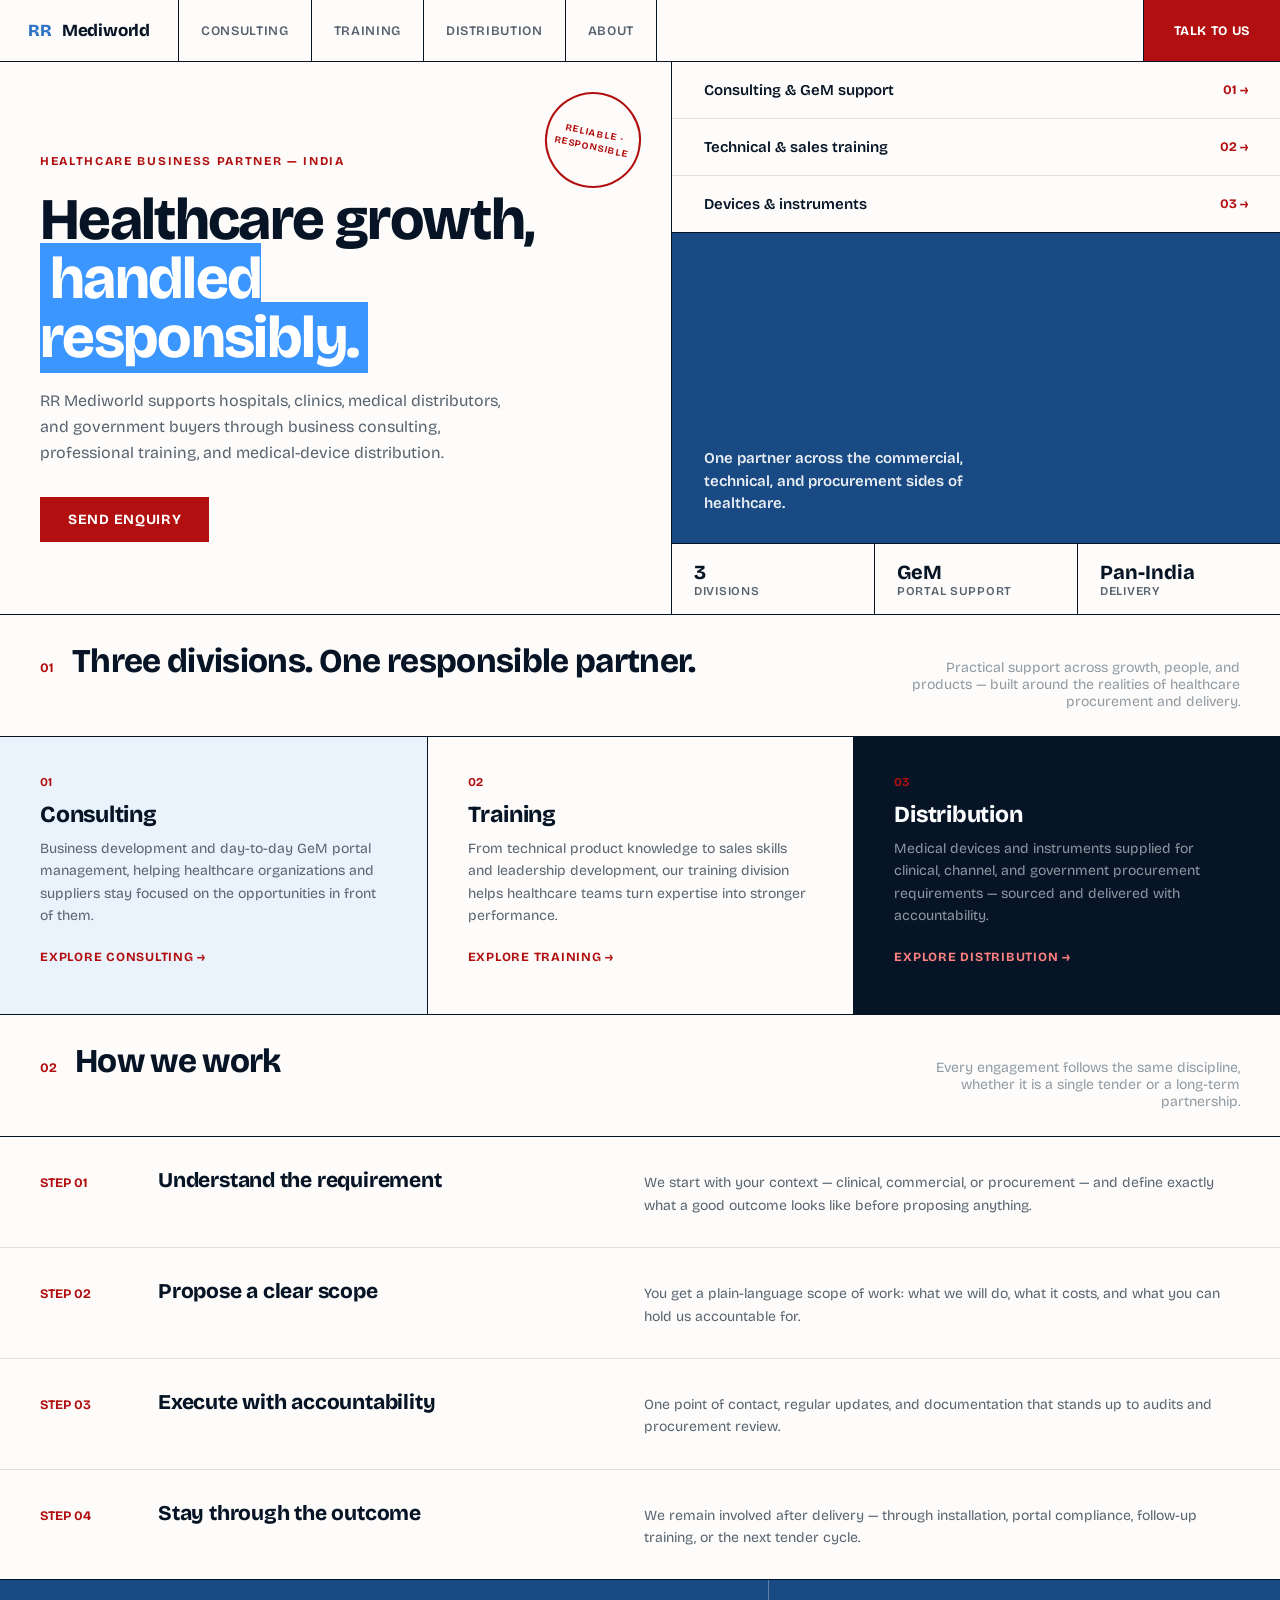
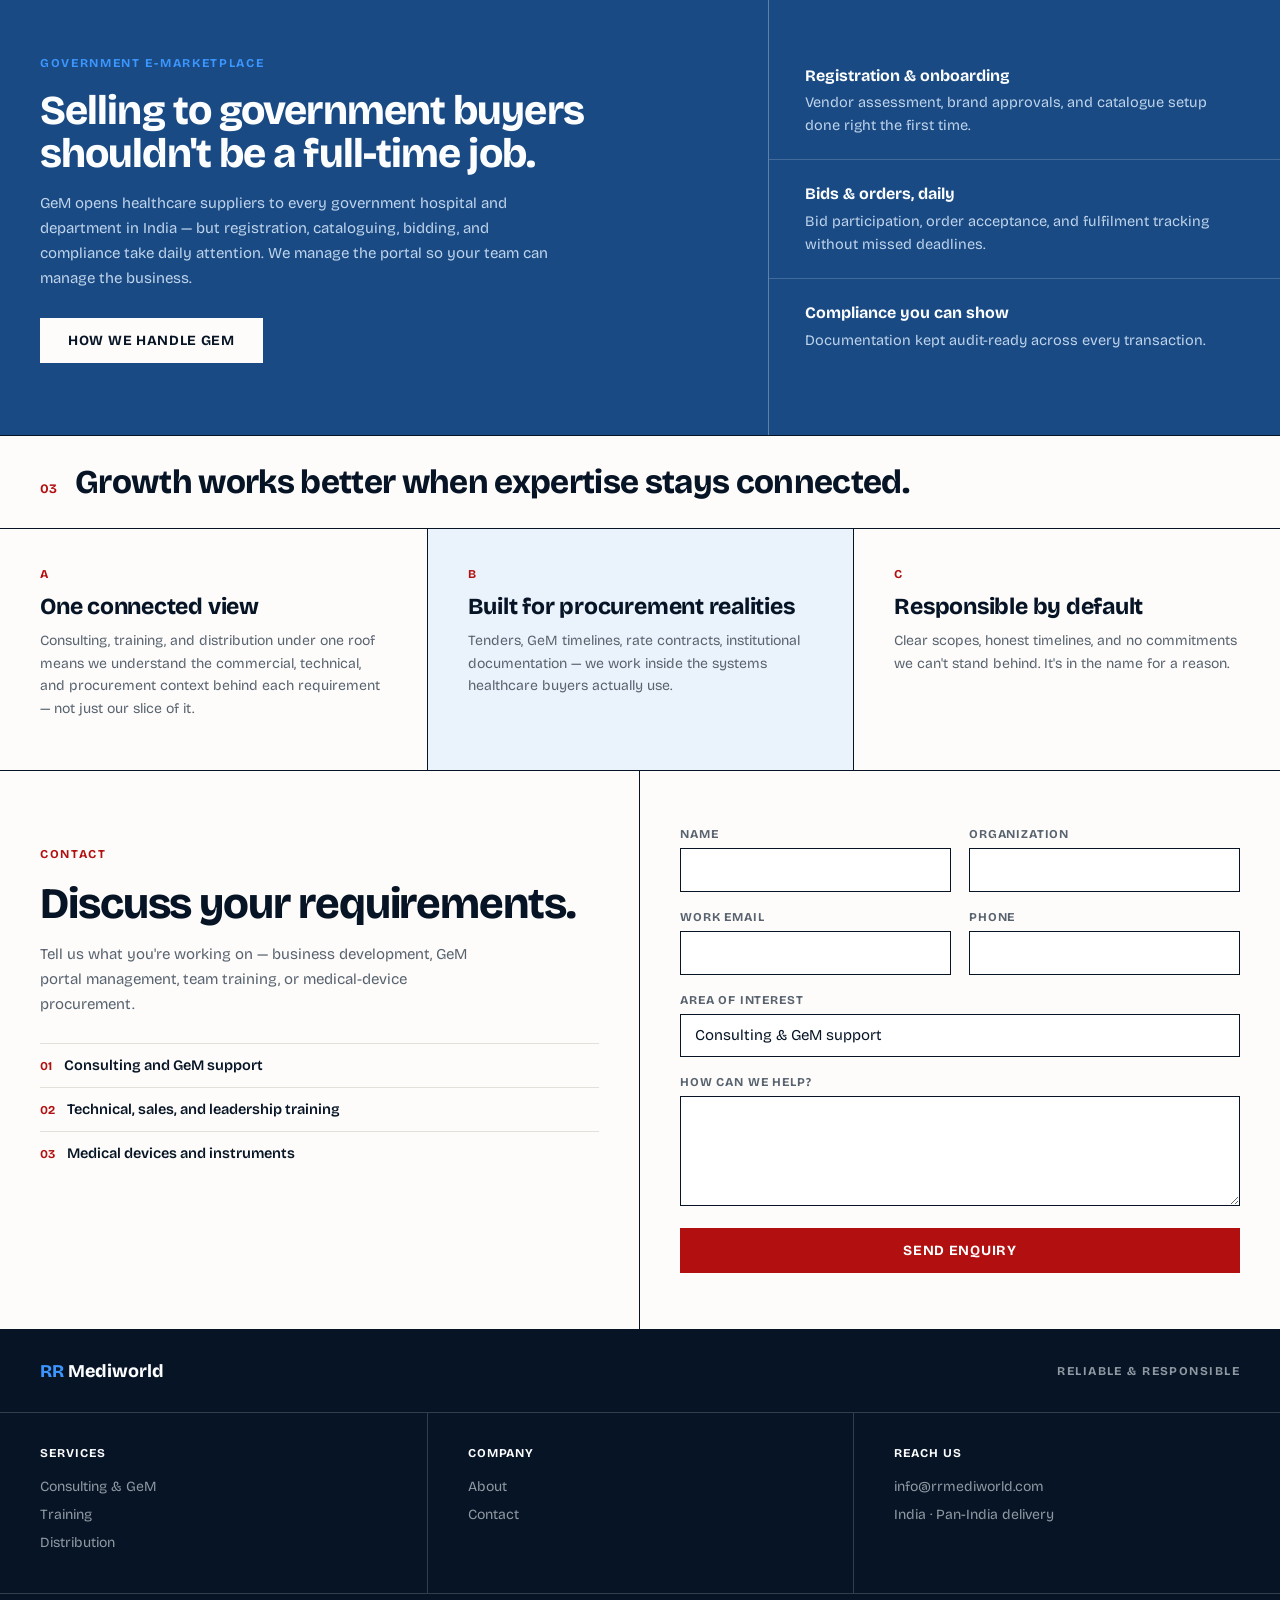
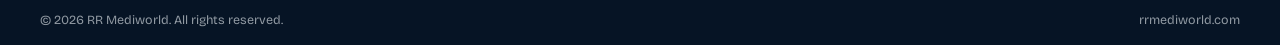
==== index.html @ 5e5f7bd2 "RR Mediworld site — ink/registry/color-field design system Co-Authored-By: Claude Fable 5 <noreply@a" ====
<!DOCTYPE html>
<html lang="en">
<head>
<meta charset="UTF-8">
<meta name="viewport" content="width=device-width, initial-scale=1.0">
<title>RR Mediworld — Healthcare consulting, training &amp; medical-device distribution</title>
<meta name="description" content="RR Mediworld supports hospitals, clinics, medical distributors, and government buyers through business consulting, GeM portal management, professional training, and medical-device distribution.">
<link rel="preconnect" href="https://fonts.googleapis.com">
<link rel="preconnect" href="https://fonts.gstatic.com" crossorigin>
<link href="https://fonts.googleapis.com/css2?family=Bricolage+Grotesque:opsz,wght@12..96,200..800&display=swap" rel="stylesheet">
<link rel="stylesheet" href="style.css">
</head>
<body>
<div class="shell">

<nav class="nav">
  <a class="logo" href="index.html"><span class="rr">RR</span> Mediworld</a>
  <span class="links">
    <a href="consulting.html">Consulting</a>
    <a href="training.html">Training</a>
    <a href="distribution.html">Distribution</a>
    <a href="about.html">About</a>
  </span>
  <a class="cta" href="contact.html">Talk to us</a>
</nav>

<main>

<!-- HERO -->
<section class="hero">
  <div class="hero-l">
    <div class="stamp">Reliable ·<br>Responsible</div>
    <span class="kicker">Healthcare Business Partner — India</span>
    <h1>Healthcare growth, <mark>handled responsibly.</mark></h1>
    <p>RR Mediworld supports hospitals, clinics, medical distributors, and government buyers through business consulting, professional training, and medical-device distribution.</p>
    <a class="btn" href="contact.html">Send enquiry</a>
  </div>
  <div class="hero-r">
    <div class="hero-list">
      <a href="consulting.html"><span>Consulting &amp; GeM support</span><span>01 →</span></a>
      <a href="training.html"><span>Technical &amp; sales training</span><span>02 →</span></a>
      <a href="distribution.html"><span>Devices &amp; instruments</span><span>03 →</span></a>
    </div>
    <div class="hero-field"><span>One partner across the commercial, technical, and procurement sides of healthcare.</span></div>
    <div class="meta">
      <div><strong>3</strong>Divisions</div>
      <div><strong>GeM</strong>Portal support</div>
      <div><strong>Pan-India</strong>Delivery</div>
    </div>
  </div>
</section>

<!-- DIVISIONS -->
<div class="sec-head">
  <span class="n">01</span>
  <h2>Three divisions. One responsible partner.</h2>
  <p>Practical support across growth, people, and products — built around the realities of healthcare procurement and delivery.</p>
</div>
<section class="cols">
  <a class="col tint" href="consulting.html">
    <span class="n">01</span>
    <h3>Consulting</h3>
    <p>Business development and day-to-day GeM portal management, helping healthcare organizations and suppliers stay focused on the opportunities in front of them.</p>
    <span class="more">Explore consulting →</span>
  </a>
  <a class="col" href="training.html">
    <span class="n">02</span>
    <h3>Training</h3>
    <p>From technical product knowledge to sales skills and leadership development, our training division helps healthcare teams turn expertise into stronger performance.</p>
    <span class="more">Explore training →</span>
  </a>
  <a class="col dark" href="distribution.html">
    <span class="n">03</span>
    <h3>Distribution</h3>
    <p>Medical devices and instruments supplied for clinical, channel, and government procurement requirements — sourced and delivered with accountability.</p>
    <span class="more">Explore distribution →</span>
  </a>
</section>

<!-- HOW WE WORK -->
<div class="sec-head">
  <span class="n">02</span>
  <h2>How we work</h2>
  <p>Every engagement follows the same discipline, whether it is a single tender or a long-term partnership.</p>
</div>
<section class="rows">
  <div class="row">
    <span class="idx">STEP 01</span>
    <h3>Understand the requirement</h3>
    <p>We start with your context — clinical, commercial, or procurement — and define exactly what a good outcome looks like before proposing anything.</p>
  </div>
  <div class="row">
    <span class="idx">STEP 02</span>
    <h3>Propose a clear scope</h3>
    <p>You get a plain-language scope of work: what we will do, what it costs, and what you can hold us accountable for.</p>
  </div>
  <div class="row">
    <span class="idx">STEP 03</span>
    <h3>Execute with accountability</h3>
    <p>One point of contact, regular updates, and documentation that stands up to audits and procurement review.</p>
  </div>
  <div class="row">
    <span class="idx">STEP 04</span>
    <h3>Stay through the outcome</h3>
    <p>We remain involved after delivery — through installation, portal compliance, follow-up training, or the next tender cycle.</p>
  </div>
</section>

<!-- GeM BAND -->
<section class="band">
  <div class="band-l">
    <span class="kicker">Government e-Marketplace</span>
    <h2>Selling to government buyers shouldn't be a full-time job.</h2>
    <p>GeM opens healthcare suppliers to every government hospital and department in India — but registration, cataloguing, bidding, and compliance take daily attention. We manage the portal so your team can manage the business.</p>
    <a class="btn light" href="consulting.html">How we handle GeM</a>
  </div>
  <div class="band-r">
    <div class="item"><strong>Registration &amp; onboarding</strong>Vendor assessment, brand approvals, and catalogue setup done right the first time.</div>
    <div class="item"><strong>Bids &amp; orders, daily</strong>Bid participation, order acceptance, and fulfilment tracking without missed deadlines.</div>
    <div class="item"><strong>Compliance you can show</strong>Documentation kept audit-ready across every transaction.</div>
  </div>
</section>

<!-- WHY -->
<div class="sec-head">
  <span class="n">03</span>
  <h2>Growth works better when expertise stays connected.</h2>
</div>
<section class="cols" style="border-bottom:var(--rule)">
  <div class="col">
    <span class="n">A</span>
    <h3>One connected view</h3>
    <p>Consulting, training, and distribution under one roof means we understand the commercial, technical, and procurement context behind each requirement — not just our slice of it.</p>
  </div>
  <div class="col tint">
    <span class="n">B</span>
    <h3>Built for procurement realities</h3>
    <p>Tenders, GeM timelines, rate contracts, institutional documentation — we work inside the systems healthcare buyers actually use.</p>
  </div>
  <div class="col">
    <span class="n">C</span>
    <h3>Responsible by default</h3>
    <p>Clear scopes, honest timelines, and no commitments we can't stand behind. It's in the name for a reason.</p>
  </div>
</section>

<!-- CONTACT -->
<section class="contact" id="contact">
  <div class="contact-l">
    <span class="kicker">Contact</span>
    <h2>Discuss your requirements.</h2>
    <p>Tell us what you're working on — business development, GeM portal management, team training, or medical-device procurement.</p>
    <ul>
      <li><span class="idx">01</span>Consulting and GeM support</li>
      <li><span class="idx">02</span>Technical, sales, and leadership training</li>
      <li><span class="idx">03</span>Medical devices and instruments</li>
    </ul>
  </div>
  <div class="contact-r">
    <form action="https://formsubmit.co/info@rrmediworld.com" method="POST">
      <input type="hidden" name="_subject" value="New enquiry — rrmediworld.com">
      <input type="hidden" name="_captcha" value="false">
      <div class="field-2">
        <div class="field"><label for="name">Name</label><input id="name" name="name" type="text" required></div>
        <div class="field"><label for="org">Organization</label><input id="org" name="organization" type="text"></div>
      </div>
      <div class="field-2">
        <div class="field"><label for="email">Work email</label><input id="email" name="email" type="email" required></div>
        <div class="field"><label for="phone">Phone</label><input id="phone" name="phone" type="tel"></div>
      </div>
      <div class="field">
        <label for="interest">Area of interest</label>
        <select id="interest" name="area_of_interest">
          <option>Consulting &amp; GeM support</option>
          <option>Training</option>
          <option>Medical-device distribution</option>
          <option>Not sure yet</option>
        </select>
      </div>
      <div class="field"><label for="msg">How can we help?</label><textarea id="msg" name="message"></textarea></div>
      <button class="btn" type="submit">Send enquiry</button>
    </form>
  </div>
</section>

</main>

<footer>
  <div class="foot-top">
    <span class="logo"><span class="rr">RR</span> Mediworld</span>
    <span class="tag">Reliable &amp; Responsible</span>
  </div>
  <div class="foot-grid">
    <div class="foot-col">
      <h4>Services</h4>
      <a href="consulting.html">Consulting &amp; GeM</a>
      <a href="training.html">Training</a>
      <a href="distribution.html">Distribution</a>
    </div>
    <div class="foot-col">
      <h4>Company</h4>
      <a href="about.html">About</a>
      <a href="contact.html">Contact</a>
    </div>
    <div class="foot-col">
      <h4>Reach us</h4>
      <a href="mailto:info@rrmediworld.com">info@rrmediworld.com</a>
      <span>India · Pan-India delivery</span>
    </div>
  </div>
  <div class="foot-bottom">
    <span>© 2026 RR Mediworld. All rights reserved.</span>
    <span>rrmediworld.com</span>
  </div>
</footer>

</div>
</body>
</html>
---- style.css ----
/* RR Mediworld — design system
   Ink hairlines · Registry warmth & red · Color fields
   Type: Bricolage Grotesque */

:root{
  --blue-bright:#3C96FF;
  --blue-mid:#2E73C4;
  --blue-deep:#194A83;
  --red:#B21010;
  --red-soft:#FF8080;
  --ink:#061425;
  --gray:#58636F;
  --gray-lt:#9099A2;
  --paper:#FDFCFA;
  --paper-cool:#FCFDFE;
  --tint:#EAF2FB;
  --rule:1.5px solid var(--ink);
}

*{margin:0;padding:0;box-sizing:border-box}
html{scroll-behavior:smooth}
body{
  font-family:'Bricolage Grotesque',sans-serif;
  background:var(--paper);
  color:var(--ink);
  -webkit-font-smoothing:antialiased;
}
::selection{background:var(--blue-bright);color:#fff}
a{text-decoration:none;color:inherit}
img{max-width:100%;display:block}

.shell{max-width:1280px;margin:0 auto;border-left:var(--rule);border-right:var(--rule);background:var(--paper);min-height:100vh;display:flex;flex-direction:column}
@media(max-width:1280px){.shell{border-left:0;border-right:0}}
main{flex:1}

/* ---------- nav (segmented) ---------- */
.nav{display:flex;align-items:stretch;border-bottom:var(--rule);height:62px;position:sticky;top:0;background:var(--paper);z-index:50}
.nav .logo{display:flex;align-items:center;gap:10px;font-weight:750;font-size:17px;padding:0 28px;border-right:var(--rule);letter-spacing:-0.01em}
.nav .logo .rr{color:var(--blue-mid);font-weight:800}
.nav .links{display:flex}
.nav .links a{display:flex;align-items:center;padding:0 22px;border-right:var(--rule);font-size:13px;font-weight:600;text-transform:uppercase;letter-spacing:.05em;color:var(--gray);transition:color .15s,background .15s}
.nav .links a:hover{color:var(--ink);background:var(--tint)}
.nav .links a.on{color:var(--ink);box-shadow:inset 0 -3px 0 var(--red)}
.nav .cta{margin-left:auto;display:flex;align-items:center;padding:0 30px;background:var(--red);color:#fff;font-size:13px;font-weight:700;text-transform:uppercase;letter-spacing:.05em;border-left:var(--rule);transition:background .15s}
.nav .cta:hover{background:#8E0D0D}
@media(max-width:900px){
  .nav{height:auto;flex-wrap:wrap}
  .nav .logo{width:100%;border-right:0;border-bottom:var(--rule);padding:16px 20px}
  .nav .links{width:100%;overflow-x:auto;border-bottom:var(--rule)}
  .nav .links a{padding:12px 16px;white-space:nowrap}
  .nav .cta{width:100%;justify-content:center;border-left:0;padding:14px 0}
}

/* ---------- type & shared bits ---------- */
.kicker{font-size:12px;font-weight:700;letter-spacing:.14em;text-transform:uppercase;color:var(--red)}
.kicker.blue{color:var(--blue-mid)}
mark{background:var(--blue-bright);color:#fff;padding:0 10px}
.btn{display:inline-block;background:var(--red);color:#fff;padding:14px 28px;font-weight:700;font-size:14px;text-transform:uppercase;letter-spacing:.05em;transition:background .15s}
.btn:hover{background:#8E0D0D}
.btn.navy{background:var(--blue-deep)}
.btn.navy:hover{background:#123A69}
.btn.ghost{background:transparent;color:var(--ink);border:var(--rule)}
.btn.ghost:hover{background:var(--tint)}
.btn.light{background:var(--paper);color:var(--ink)}
.btn.light:hover{background:#fff}

/* ---------- hero (home) ---------- */
.hero{display:grid;grid-template-columns:1.05fr .95fr;border-bottom:var(--rule)}
.hero-l{padding:clamp(48px,7vw,88px) 40px clamp(44px,6vw,72px);border-right:var(--rule);position:relative}
.hero-l h1{font-size:clamp(38px,4.6vw,68px);font-weight:750;letter-spacing:-0.028em;line-height:1.0;margin:22px 0 20px;max-width:15ch}
.hero-l p{color:var(--gray);font-size:16px;line-height:1.65;max-width:46ch}
.hero-l .btn{margin-top:30px}
.stamp{position:absolute;top:30px;right:30px;width:96px;height:96px;border:2px solid var(--red);border-radius:50%;display:flex;align-items:center;justify-content:center;text-align:center;font-size:9.5px;font-weight:700;letter-spacing:.1em;text-transform:uppercase;color:var(--red);transform:rotate(12deg);line-height:1.5}
.hero-r{display:grid;grid-template-rows:auto 1fr auto}
.hero-list{border-bottom:var(--rule)}
.hero-list a{display:flex;justify-content:space-between;align-items:center;padding:19px 32px;font-size:15px;font-weight:600;transition:background .15s}
.hero-list a:hover{background:var(--tint)}
.hero-list a+a{border-top:1px solid #E3E0DA}
.hero-list a span:last-child{color:var(--red);font-size:13px;font-weight:700}
.hero-field{background:var(--blue-deep);color:var(--paper-cool);display:flex;align-items:flex-end;padding:28px 32px;min-height:170px;font-size:15px;font-weight:600;line-height:1.5}
.hero-field span{max-width:30ch;opacity:.92}
.meta{display:flex;border-top:var(--rule)}
.meta > div{flex:1;padding:16px 22px;font-size:12px;text-transform:uppercase;letter-spacing:.06em;font-weight:600;color:var(--gray)}
.meta > div+div{border-left:var(--rule)}
.meta strong{display:block;font-size:20px;color:var(--ink);letter-spacing:0;text-transform:none;font-weight:750}
@media(max-width:860px){
  .hero{grid-template-columns:1fr}
  .hero-l{border-right:0;border-bottom:var(--rule)}
  .stamp{display:none}
  .meta{flex-wrap:wrap}
  .meta > div{min-width:50%}
}

/* ---------- section heads ---------- */
.sec-head{display:flex;align-items:baseline;gap:18px;padding:26px 40px;border-bottom:var(--rule)}
.sec-head .n{font-size:13px;font-weight:700;color:var(--red)}
.sec-head h2{font-size:clamp(24px,2.6vw,34px);font-weight:750;letter-spacing:-0.02em}
.sec-head p{margin-left:auto;color:var(--gray-lt);font-size:14px;max-width:38ch;text-align:right}
@media(max-width:760px){.sec-head{flex-wrap:wrap}.sec-head p{margin-left:0;text-align:left}}

/* ---------- division columns (color fields) ---------- */
.cols{display:grid;grid-template-columns:repeat(3,1fr);border-bottom:var(--rule)}
.col{padding:38px 40px 50px;display:flex;flex-direction:column}
.col+.col{border-left:var(--rule)}
.col .n{font-size:12px;font-weight:700;color:var(--red)}
.col h3{font-size:23px;font-weight:750;margin:12px 0 10px;letter-spacing:-0.01em}
.col p{font-size:14px;color:var(--gray);line-height:1.6;flex:1}
.col .more{margin-top:22px;font-size:12.5px;font-weight:700;text-transform:uppercase;letter-spacing:.06em;color:var(--red)}
.col.tint{background:var(--tint)}
.col.dark{background:var(--ink);color:var(--paper-cool)}
.col.dark p{color:var(--gray-lt)}
.col.dark .more{color:var(--red-soft)}
@media(max-width:860px){.cols{grid-template-columns:1fr}.col+.col{border-left:0;border-top:var(--rule)}}

/* ---------- numbered rows ---------- */
.rows{border-bottom:var(--rule)}
.row{display:grid;grid-template-columns:90px 1fr 1.3fr;gap:28px;align-items:baseline;padding:30px 40px}
.row+.row{border-top:1px solid #E3E0DA}
.row .idx{font-size:13px;font-weight:700;color:var(--red)}
.row h3{font-size:21px;font-weight:750;letter-spacing:-0.01em}
.row p{font-size:14px;color:var(--gray);line-height:1.6}
@media(max-width:760px){.row{grid-template-columns:60px 1fr}.row p{grid-column:2}}

/* ---------- navy band ---------- */
.band{background:var(--blue-deep);color:var(--paper-cool);display:grid;grid-template-columns:1.2fr .8fr;border-bottom:var(--rule)}
.band-l{padding:clamp(44px,6vw,72px) 40px}
.band-l .kicker{color:var(--blue-bright)}
.band-l h2{font-size:clamp(28px,3.2vw,44px);font-weight:750;letter-spacing:-0.022em;line-height:1.05;margin:18px 0 16px;max-width:22ch}
.band-l p{font-size:15px;line-height:1.65;color:#BFD4EC;max-width:52ch}
.band-l .btn{margin-top:28px}
.band-r{border-left:1.5px solid rgba(252,253,254,.3);display:flex;flex-direction:column;justify-content:center}
.band-r .item{padding:22px 36px;font-size:14.5px;line-height:1.55;color:#BFD4EC}
.band-r .item+.item{border-top:1px solid rgba(252,253,254,.18)}
.band-r .item strong{display:block;color:var(--paper-cool);font-size:16px;margin-bottom:4px}
@media(max-width:860px){.band{grid-template-columns:1fr}.band-r{border-left:0;border-top:1.5px solid rgba(252,253,254,.3)}}

/* ---------- contact block ---------- */
.contact{display:grid;grid-template-columns:1fr 1fr;border-bottom:var(--rule)}
.contact-l{padding:clamp(44px,6vw,72px) 40px;border-right:var(--rule)}
.contact-l h2{font-size:clamp(30px,3.4vw,48px);font-weight:750;letter-spacing:-0.025em;line-height:1.02;margin:20px 0 16px}
.contact-l > p{color:var(--gray);font-size:15px;line-height:1.65;max-width:44ch}
.contact-l ul{list-style:none;margin-top:26px}
.contact-l li{padding:13px 0;border-top:1px solid #E3E0DA;font-size:14.5px;font-weight:600;display:flex;gap:12px;align-items:baseline}
.contact-l li .idx{color:var(--red);font-size:12px;font-weight:700}
.contact-r{padding:clamp(36px,5vw,56px) 40px}
.field{margin-bottom:18px}
.field label{display:block;font-size:12px;font-weight:700;text-transform:uppercase;letter-spacing:.07em;color:var(--gray);margin-bottom:7px}
.field input,.field select,.field textarea{width:100%;border:var(--rule);background:#fff;padding:12px 14px;font-family:inherit;font-size:15px;color:var(--ink);border-radius:0;appearance:none}
.field textarea{min-height:110px;resize:vertical}
.field input:focus,.field select:focus,.field textarea:focus{outline:2.5px solid var(--blue-bright);outline-offset:-1px}
.field-2{display:grid;grid-template-columns:1fr 1fr;gap:18px}
.contact-r .btn{width:100%;border:0;cursor:pointer;font-family:inherit}
@media(max-width:860px){.contact{grid-template-columns:1fr}.contact-l{border-right:0;border-bottom:var(--rule)}.field-2{grid-template-columns:1fr}}

/* ---------- inner page hero ---------- */
.page-hero{display:grid;grid-template-columns:1.1fr .9fr;border-bottom:var(--rule)}
.page-hero-l{padding:clamp(44px,6vw,76px) 40px;border-right:var(--rule)}
.page-hero-l h1{font-size:clamp(34px,4vw,58px);font-weight:750;letter-spacing:-0.026em;line-height:1.0;margin:20px 0 18px;max-width:16ch}
.page-hero-l p{color:var(--gray);font-size:15.5px;line-height:1.65;max-width:46ch}
.page-hero-l .btn{margin-top:28px}
.page-hero-r{background:var(--blue-deep);color:var(--paper-cool);padding:clamp(36px,5vw,56px) 38px;display:flex;flex-direction:column;justify-content:flex-end}
.page-hero-r.tint{background:var(--tint);color:var(--ink)}
.page-hero-r.dark{background:var(--ink)}
.page-hero-r .big{font-size:clamp(40px,5vw,68px);font-weight:250;line-height:1;opacity:.5}
.page-hero-r p{font-size:15px;line-height:1.6;margin-top:14px;max-width:36ch;opacity:.92}
@media(max-width:860px){.page-hero{grid-template-columns:1fr}.page-hero-l{border-right:0;border-bottom:var(--rule)}}

/* ---------- checklist grid (what we do) ---------- */
.grid-2{display:grid;grid-template-columns:1fr 1fr;border-bottom:var(--rule)}
.cell{padding:32px 40px 38px}
.cell:nth-child(2n){border-left:var(--rule)}
.cell:nth-child(n+3){border-top:var(--rule)}
.cell .n{font-size:12px;font-weight:700;color:var(--red)}
.cell h3{font-size:19px;font-weight:750;margin:10px 0 8px}
.cell p{font-size:14px;color:var(--gray);line-height:1.6}
@media(max-width:760px){.grid-2{grid-template-columns:1fr}.cell:nth-child(2n){border-left:0}.cell:nth-child(n+2){border-top:var(--rule)}}

/* ---------- footer ---------- */
footer{background:var(--ink);color:var(--paper-cool);margin-top:auto}
.foot-top{display:flex;align-items:center;justify-content:space-between;padding:30px 40px;border-bottom:1px solid rgba(252,253,254,.18);gap:20px;flex-wrap:wrap}
.foot-top .logo{font-weight:750;font-size:18px}
.foot-top .logo .rr{color:var(--blue-bright)}
.foot-top .tag{font-size:12px;font-weight:700;letter-spacing:.12em;text-transform:uppercase;color:var(--gray-lt)}
.foot-grid{display:grid;grid-template-columns:repeat(3,1fr);gap:0}
.foot-col{padding:28px 40px 36px;font-size:14px;line-height:2;color:var(--gray-lt)}
.foot-col+.foot-col{border-left:1px solid rgba(252,253,254,.18)}
.foot-col h4{font-size:12px;font-weight:700;text-transform:uppercase;letter-spacing:.08em;color:var(--paper-cool);margin-bottom:8px}
.foot-col a{display:block;transition:color .15s}
.foot-col a:hover{color:var(--paper-cool)}
.foot-bottom{padding:18px 40px;font-size:12.5px;color:var(--gray-lt);border-top:1px solid rgba(252,253,254,.18);display:flex;justify-content:space-between;gap:16px;flex-wrap:wrap}
@media(max-width:760px){.foot-grid{grid-template-columns:1fr}.foot-col+.foot-col{border-left:0;border-top:1px solid rgba(252,253,254,.18)}}
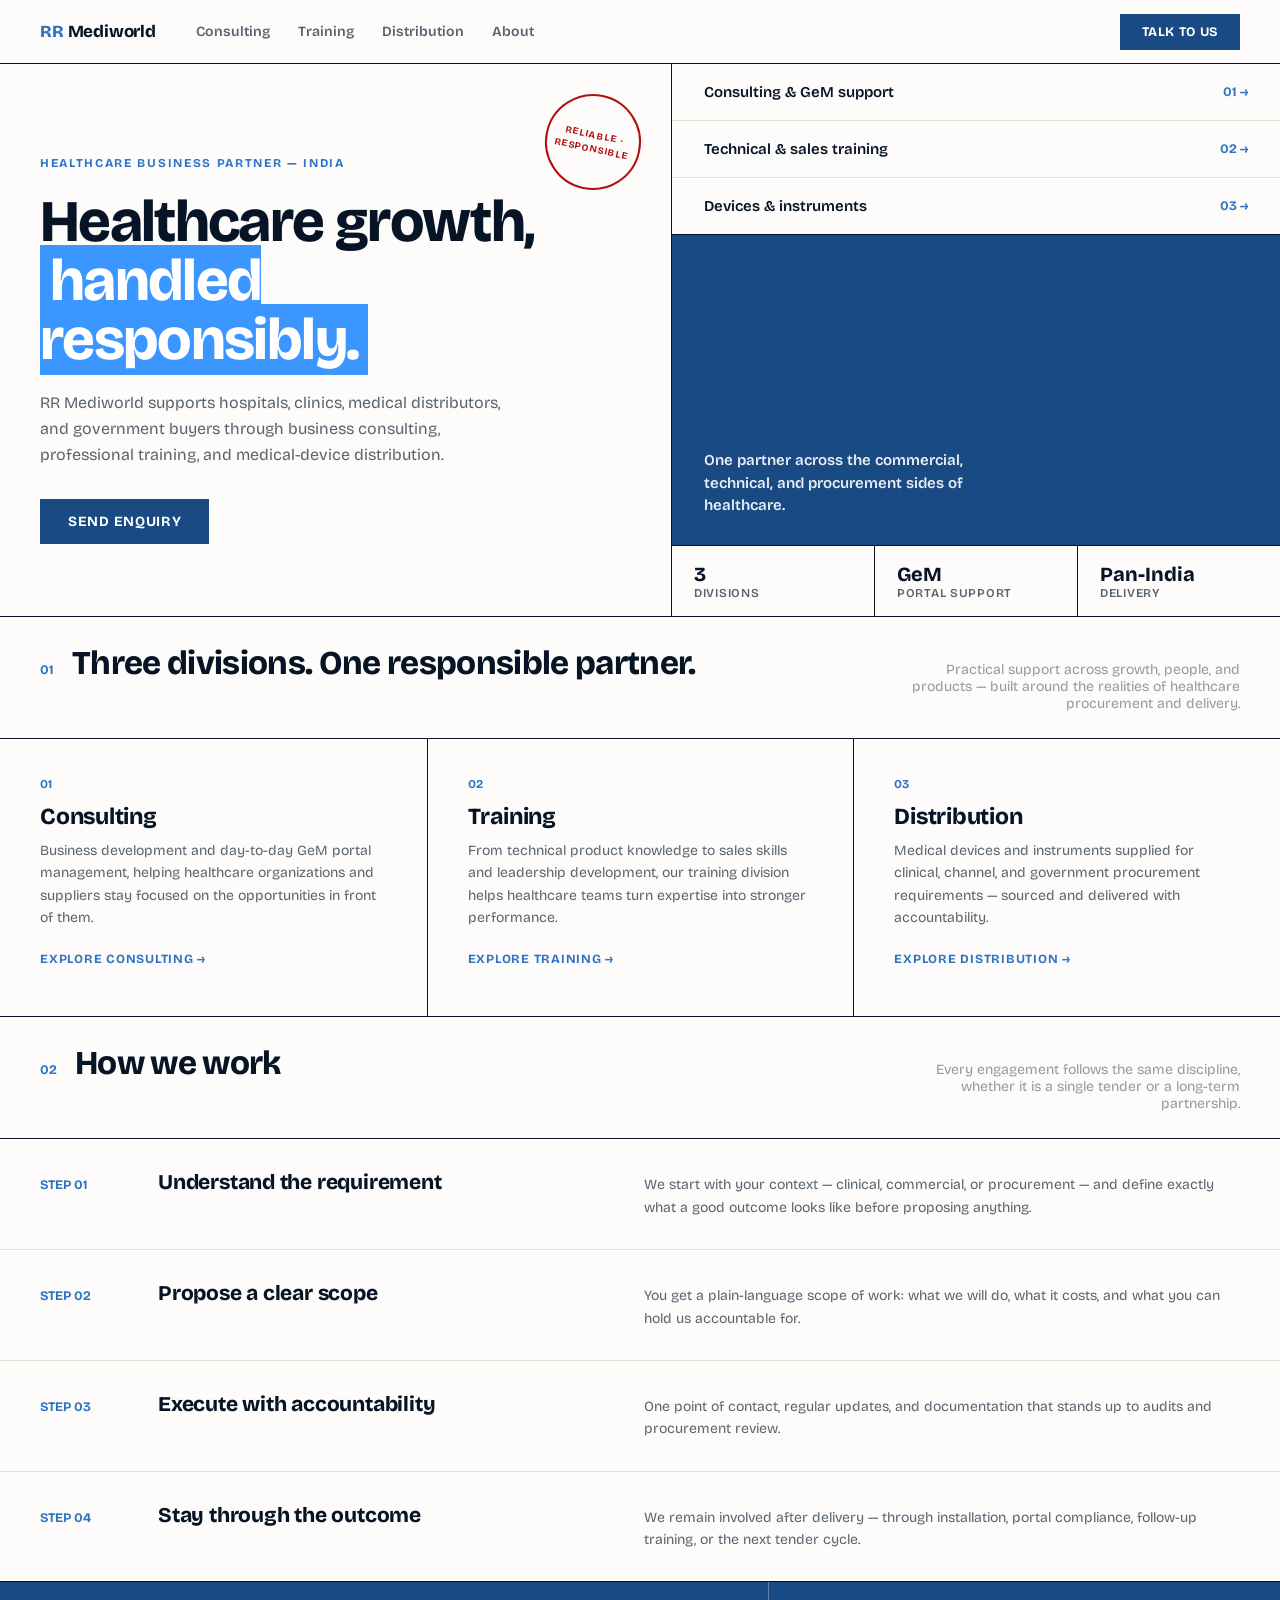
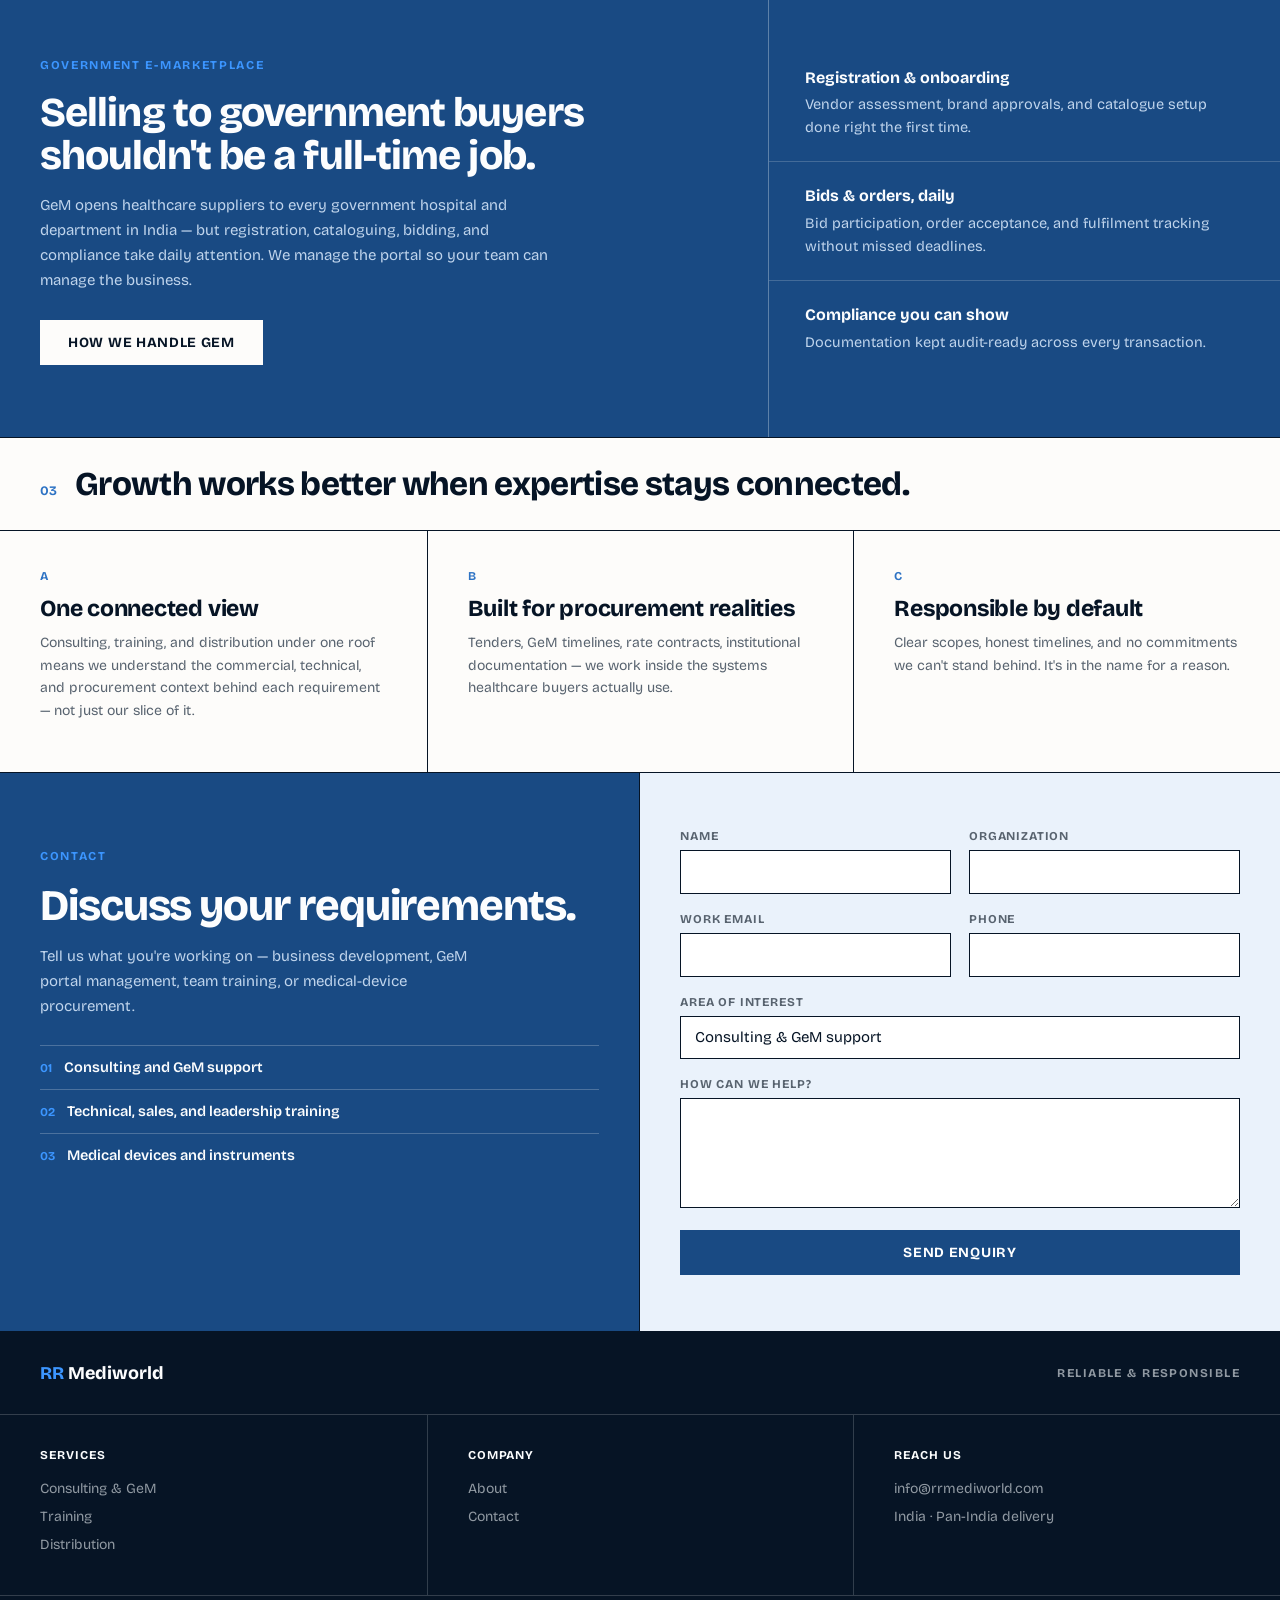
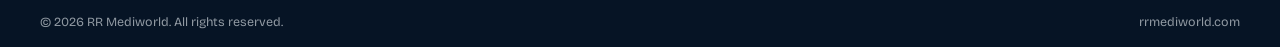
==== commit 9c3bd527: "Simplify nav, blues as primary, red only on stamp, uniform division columns, navy contact highlight " ====
--- a/index.html
+++ b/index.html
@@ -57,7 +57,7 @@
   <p>Practical support across growth, people, and products — built around the realities of healthcare procurement and delivery.</p>
 </div>
 <section class="cols">
-  <a class="col tint" href="consulting.html">
+  <a class="col" href="consulting.html">
     <span class="n">01</span>
     <h3>Consulting</h3>
     <p>Business development and day-to-day GeM portal management, helping healthcare organizations and suppliers stay focused on the opportunities in front of them.</p>
@@ -69,7 +69,7 @@
     <p>From technical product knowledge to sales skills and leadership development, our training division helps healthcare teams turn expertise into stronger performance.</p>
     <span class="more">Explore training →</span>
   </a>
-  <a class="col dark" href="distribution.html">
+  <a class="col" href="distribution.html">
     <span class="n">03</span>
     <h3>Distribution</h3>
     <p>Medical devices and instruments supplied for clinical, channel, and government procurement requirements — sourced and delivered with accountability.</p>
@@ -132,7 +132,7 @@
     <h3>One connected view</h3>
     <p>Consulting, training, and distribution under one roof means we understand the commercial, technical, and procurement context behind each requirement — not just our slice of it.</p>
   </div>
-  <div class="col tint">
+  <div class="col">
     <span class="n">B</span>
     <h3>Built for procurement realities</h3>
     <p>Tenders, GeM timelines, rate contracts, institutional documentation — we work inside the systems healthcare buyers actually use.</p>
--- a/style.css
+++ b/style.css
@@ -33,32 +33,29 @@
 @media(max-width:1280px){.shell{border-left:0;border-right:0}}
 main{flex:1}
 
-/* ---------- nav (segmented) ---------- */
-.nav{display:flex;align-items:stretch;border-bottom:var(--rule);height:62px;position:sticky;top:0;background:var(--paper);z-index:50}
-.nav .logo{display:flex;align-items:center;gap:10px;font-weight:750;font-size:17px;padding:0 28px;border-right:var(--rule);letter-spacing:-0.01em}
+/* ---------- nav (simple) ---------- */
+.nav{display:flex;align-items:center;gap:32px;border-bottom:var(--rule);height:64px;padding:0 40px;position:sticky;top:0;background:var(--paper);z-index:50}
+.nav .logo{font-weight:750;font-size:17px;letter-spacing:-0.01em}
 .nav .logo .rr{color:var(--blue-mid);font-weight:800}
-.nav .links{display:flex}
-.nav .links a{display:flex;align-items:center;padding:0 22px;border-right:var(--rule);font-size:13px;font-weight:600;text-transform:uppercase;letter-spacing:.05em;color:var(--gray);transition:color .15s,background .15s}
-.nav .links a:hover{color:var(--ink);background:var(--tint)}
-.nav .links a.on{color:var(--ink);box-shadow:inset 0 -3px 0 var(--red)}
-.nav .cta{margin-left:auto;display:flex;align-items:center;padding:0 30px;background:var(--red);color:#fff;font-size:13px;font-weight:700;text-transform:uppercase;letter-spacing:.05em;border-left:var(--rule);transition:background .15s}
-.nav .cta:hover{background:#8E0D0D}
-@media(max-width:900px){
-  .nav{height:auto;flex-wrap:wrap}
-  .nav .logo{width:100%;border-right:0;border-bottom:var(--rule);padding:16px 20px}
-  .nav .links{width:100%;overflow-x:auto;border-bottom:var(--rule)}
-  .nav .links a{padding:12px 16px;white-space:nowrap}
-  .nav .cta{width:100%;justify-content:center;border-left:0;padding:14px 0}
+.nav .links{display:flex;gap:28px;margin-left:8px}
+.nav .links a{font-size:14px;font-weight:600;color:var(--gray);transition:color .15s}
+.nav .links a:hover{color:var(--ink)}
+.nav .links a.on{color:var(--blue-mid)}
+.nav .cta{margin-left:auto;background:var(--blue-deep);color:#fff;font-size:13px;font-weight:700;text-transform:uppercase;letter-spacing:.05em;padding:10px 22px;transition:background .15s}
+.nav .cta:hover{background:#123A69}
+@media(max-width:760px){
+  .nav{height:auto;flex-wrap:wrap;gap:14px;padding:14px 20px}
+  .nav .links{width:100%;order:3;margin-left:0;overflow-x:auto}
+  .nav .links a{white-space:nowrap}
 }
 
 /* ---------- type & shared bits ---------- */
-.kicker{font-size:12px;font-weight:700;letter-spacing:.14em;text-transform:uppercase;color:var(--red)}
-.kicker.blue{color:var(--blue-mid)}
+.kicker{font-size:12px;font-weight:700;letter-spacing:.14em;text-transform:uppercase;color:var(--blue-mid)}
 mark{background:var(--blue-bright);color:#fff;padding:0 10px}
-.btn{display:inline-block;background:var(--red);color:#fff;padding:14px 28px;font-weight:700;font-size:14px;text-transform:uppercase;letter-spacing:.05em;transition:background .15s}
-.btn:hover{background:#8E0D0D}
-.btn.navy{background:var(--blue-deep)}
-.btn.navy:hover{background:#123A69}
+.btn{display:inline-block;background:var(--blue-deep);color:#fff;padding:14px 28px;font-weight:700;font-size:14px;text-transform:uppercase;letter-spacing:.05em;transition:background .15s;border:0;cursor:pointer;font-family:inherit}
+.btn:hover{background:#123A69}
+.btn.bright{background:var(--blue-bright)}
+.btn.bright:hover{background:var(--blue-mid)}
 .btn.ghost{background:transparent;color:var(--ink);border:var(--rule)}
 .btn.ghost:hover{background:var(--tint)}
 .btn.light{background:var(--paper);color:var(--ink)}
@@ -76,7 +73,7 @@
 .hero-list a{display:flex;justify-content:space-between;align-items:center;padding:19px 32px;font-size:15px;font-weight:600;transition:background .15s}
 .hero-list a:hover{background:var(--tint)}
 .hero-list a+a{border-top:1px solid #E3E0DA}
-.hero-list a span:last-child{color:var(--red);font-size:13px;font-weight:700}
+.hero-list a span:last-child{color:var(--blue-mid);font-size:13px;font-weight:700}
 .hero-field{background:var(--blue-deep);color:var(--paper-cool);display:flex;align-items:flex-end;padding:28px 32px;min-height:170px;font-size:15px;font-weight:600;line-height:1.5}
 .hero-field span{max-width:30ch;opacity:.92}
 .meta{display:flex;border-top:var(--rule)}
@@ -93,7 +90,7 @@
 
 /* ---------- section heads ---------- */
 .sec-head{display:flex;align-items:baseline;gap:18px;padding:26px 40px;border-bottom:var(--rule)}
-.sec-head .n{font-size:13px;font-weight:700;color:var(--red)}
+.sec-head .n{font-size:13px;font-weight:700;color:var(--blue-mid)}
 .sec-head h2{font-size:clamp(24px,2.6vw,34px);font-weight:750;letter-spacing:-0.02em}
 .sec-head p{margin-left:auto;color:var(--gray-lt);font-size:14px;max-width:38ch;text-align:right}
 @media(max-width:760px){.sec-head{flex-wrap:wrap}.sec-head p{margin-left:0;text-align:left}}
@@ -102,21 +99,21 @@
 .cols{display:grid;grid-template-columns:repeat(3,1fr);border-bottom:var(--rule)}
 .col{padding:38px 40px 50px;display:flex;flex-direction:column}
 .col+.col{border-left:var(--rule)}
-.col .n{font-size:12px;font-weight:700;color:var(--red)}
+.col .n{font-size:12px;font-weight:700;color:var(--blue-mid)}
 .col h3{font-size:23px;font-weight:750;margin:12px 0 10px;letter-spacing:-0.01em}
 .col p{font-size:14px;color:var(--gray);line-height:1.6;flex:1}
-.col .more{margin-top:22px;font-size:12.5px;font-weight:700;text-transform:uppercase;letter-spacing:.06em;color:var(--red)}
+.col .more{margin-top:22px;font-size:12.5px;font-weight:700;text-transform:uppercase;letter-spacing:.06em;color:var(--blue-mid)}
 .col.tint{background:var(--tint)}
 .col.dark{background:var(--ink);color:var(--paper-cool)}
 .col.dark p{color:var(--gray-lt)}
-.col.dark .more{color:var(--red-soft)}
+.col.dark .more{color:var(--blue-bright)}
 @media(max-width:860px){.cols{grid-template-columns:1fr}.col+.col{border-left:0;border-top:var(--rule)}}
 
 /* ---------- numbered rows ---------- */
 .rows{border-bottom:var(--rule)}
 .row{display:grid;grid-template-columns:90px 1fr 1.3fr;gap:28px;align-items:baseline;padding:30px 40px}
 .row+.row{border-top:1px solid #E3E0DA}
-.row .idx{font-size:13px;font-weight:700;color:var(--red)}
+.row .idx{font-size:13px;font-weight:700;color:var(--blue-mid)}
 .row h3{font-size:21px;font-weight:750;letter-spacing:-0.01em}
 .row p{font-size:14px;color:var(--gray);line-height:1.6}
 @media(max-width:760px){.row{grid-template-columns:60px 1fr}.row p{grid-column:2}}
@@ -134,15 +131,16 @@
 .band-r .item strong{display:block;color:var(--paper-cool);font-size:16px;margin-bottom:4px}
 @media(max-width:860px){.band{grid-template-columns:1fr}.band-r{border-left:0;border-top:1.5px solid rgba(252,253,254,.3)}}
 
-/* ---------- contact block ---------- */
+/* ---------- contact block (highlighted) ---------- */
 .contact{display:grid;grid-template-columns:1fr 1fr;border-bottom:var(--rule)}
-.contact-l{padding:clamp(44px,6vw,72px) 40px;border-right:var(--rule)}
+.contact-l{padding:clamp(44px,6vw,72px) 40px;border-right:var(--rule);background:var(--blue-deep);color:var(--paper-cool)}
+.contact-l .kicker{color:var(--blue-bright)}
 .contact-l h2{font-size:clamp(30px,3.4vw,48px);font-weight:750;letter-spacing:-0.025em;line-height:1.02;margin:20px 0 16px}
-.contact-l > p{color:var(--gray);font-size:15px;line-height:1.65;max-width:44ch}
+.contact-l > p{color:#BFD4EC;font-size:15px;line-height:1.65;max-width:44ch}
 .contact-l ul{list-style:none;margin-top:26px}
-.contact-l li{padding:13px 0;border-top:1px solid #E3E0DA;font-size:14.5px;font-weight:600;display:flex;gap:12px;align-items:baseline}
-.contact-l li .idx{color:var(--red);font-size:12px;font-weight:700}
-.contact-r{padding:clamp(36px,5vw,56px) 40px}
+.contact-l li{padding:13px 0;border-top:1px solid rgba(252,253,254,.22);font-size:14.5px;font-weight:600;display:flex;gap:12px;align-items:baseline}
+.contact-l li .idx{color:var(--blue-bright);font-size:12px;font-weight:700}
+.contact-r{padding:clamp(36px,5vw,56px) 40px;background:var(--tint)}
 .field{margin-bottom:18px}
 .field label{display:block;font-size:12px;font-weight:700;text-transform:uppercase;letter-spacing:.07em;color:var(--gray);margin-bottom:7px}
 .field input,.field select,.field textarea{width:100%;border:var(--rule);background:#fff;padding:12px 14px;font-family:inherit;font-size:15px;color:var(--ink);border-radius:0;appearance:none}
@@ -170,7 +168,7 @@
 .cell{padding:32px 40px 38px}
 .cell:nth-child(2n){border-left:var(--rule)}
 .cell:nth-child(n+3){border-top:var(--rule)}
-.cell .n{font-size:12px;font-weight:700;color:var(--red)}
+.cell .n{font-size:12px;font-weight:700;color:var(--blue-mid)}
 .cell h3{font-size:19px;font-weight:750;margin:10px 0 8px}
 .cell p{font-size:14px;color:var(--gray);line-height:1.6}
 @media(max-width:760px){.grid-2{grid-template-columns:1fr}.cell:nth-child(2n){border-left:0}.cell:nth-child(n+2){border-top:var(--rule)}}
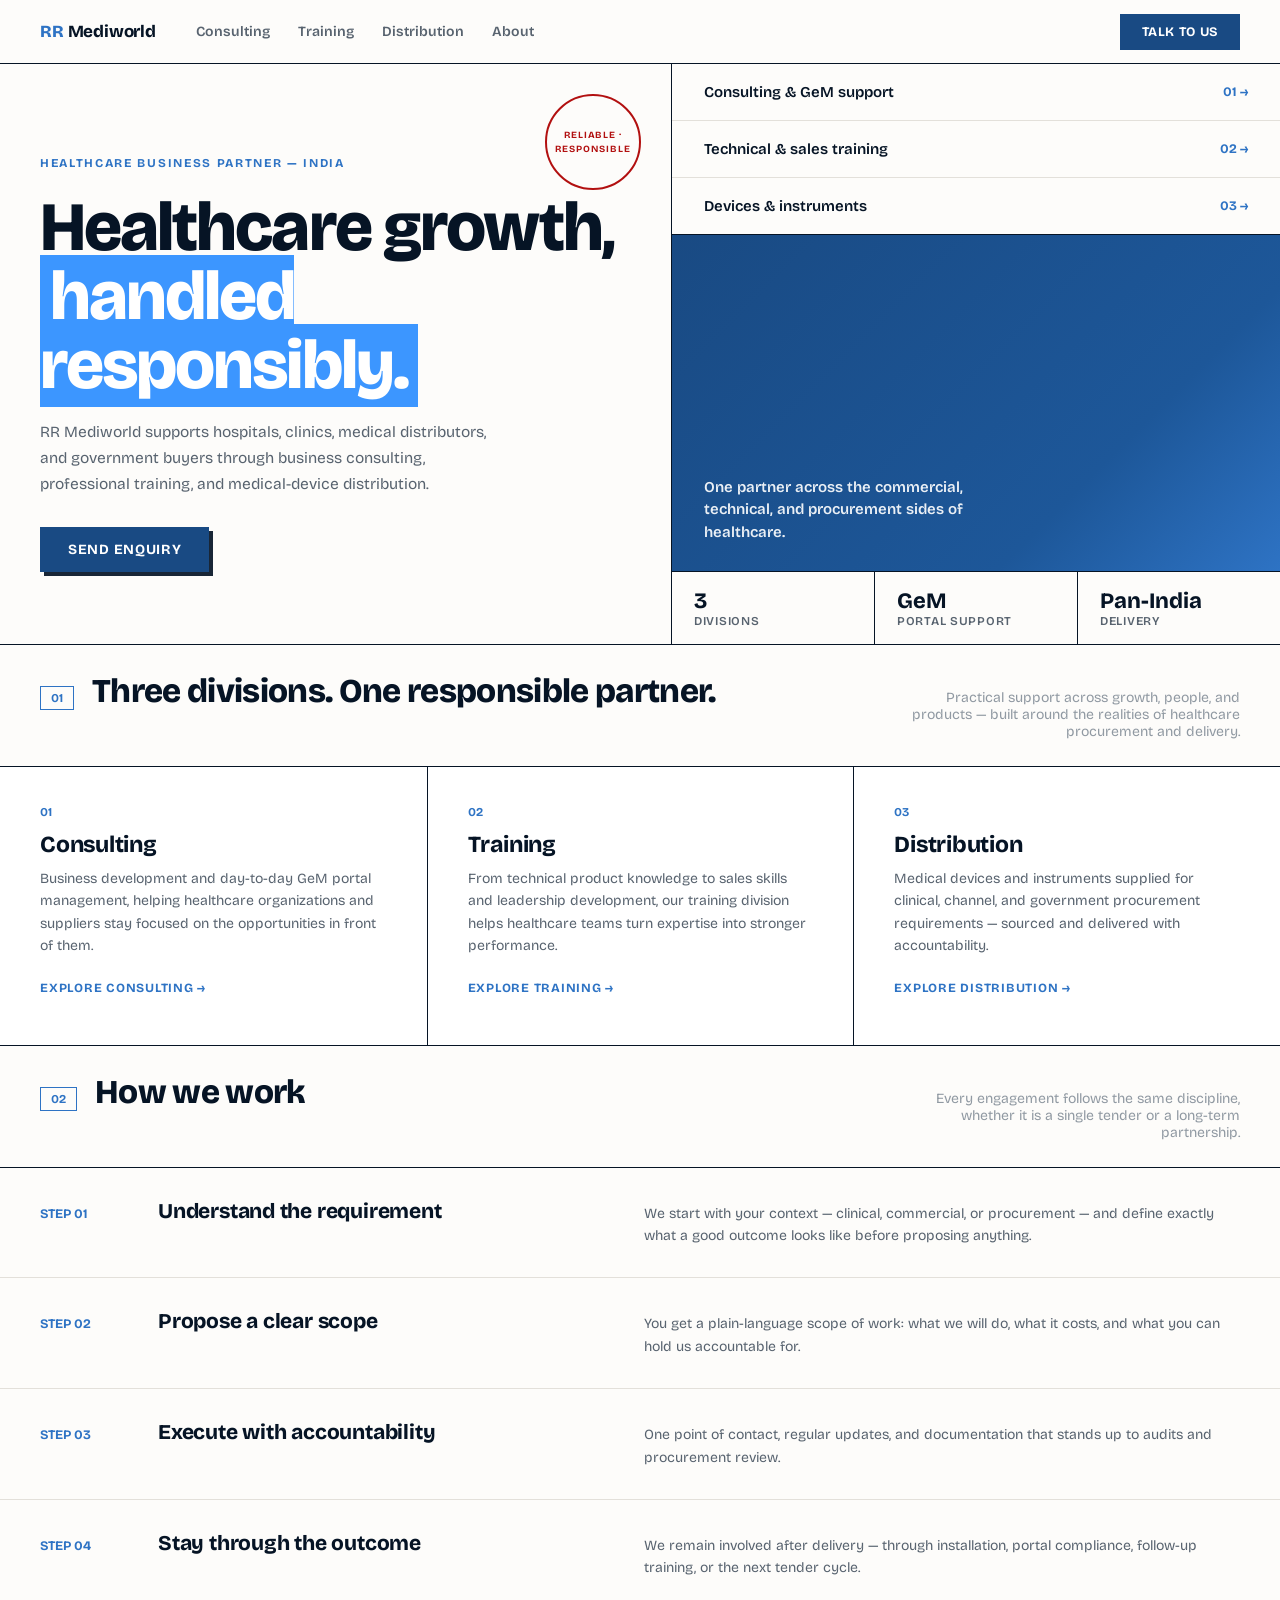
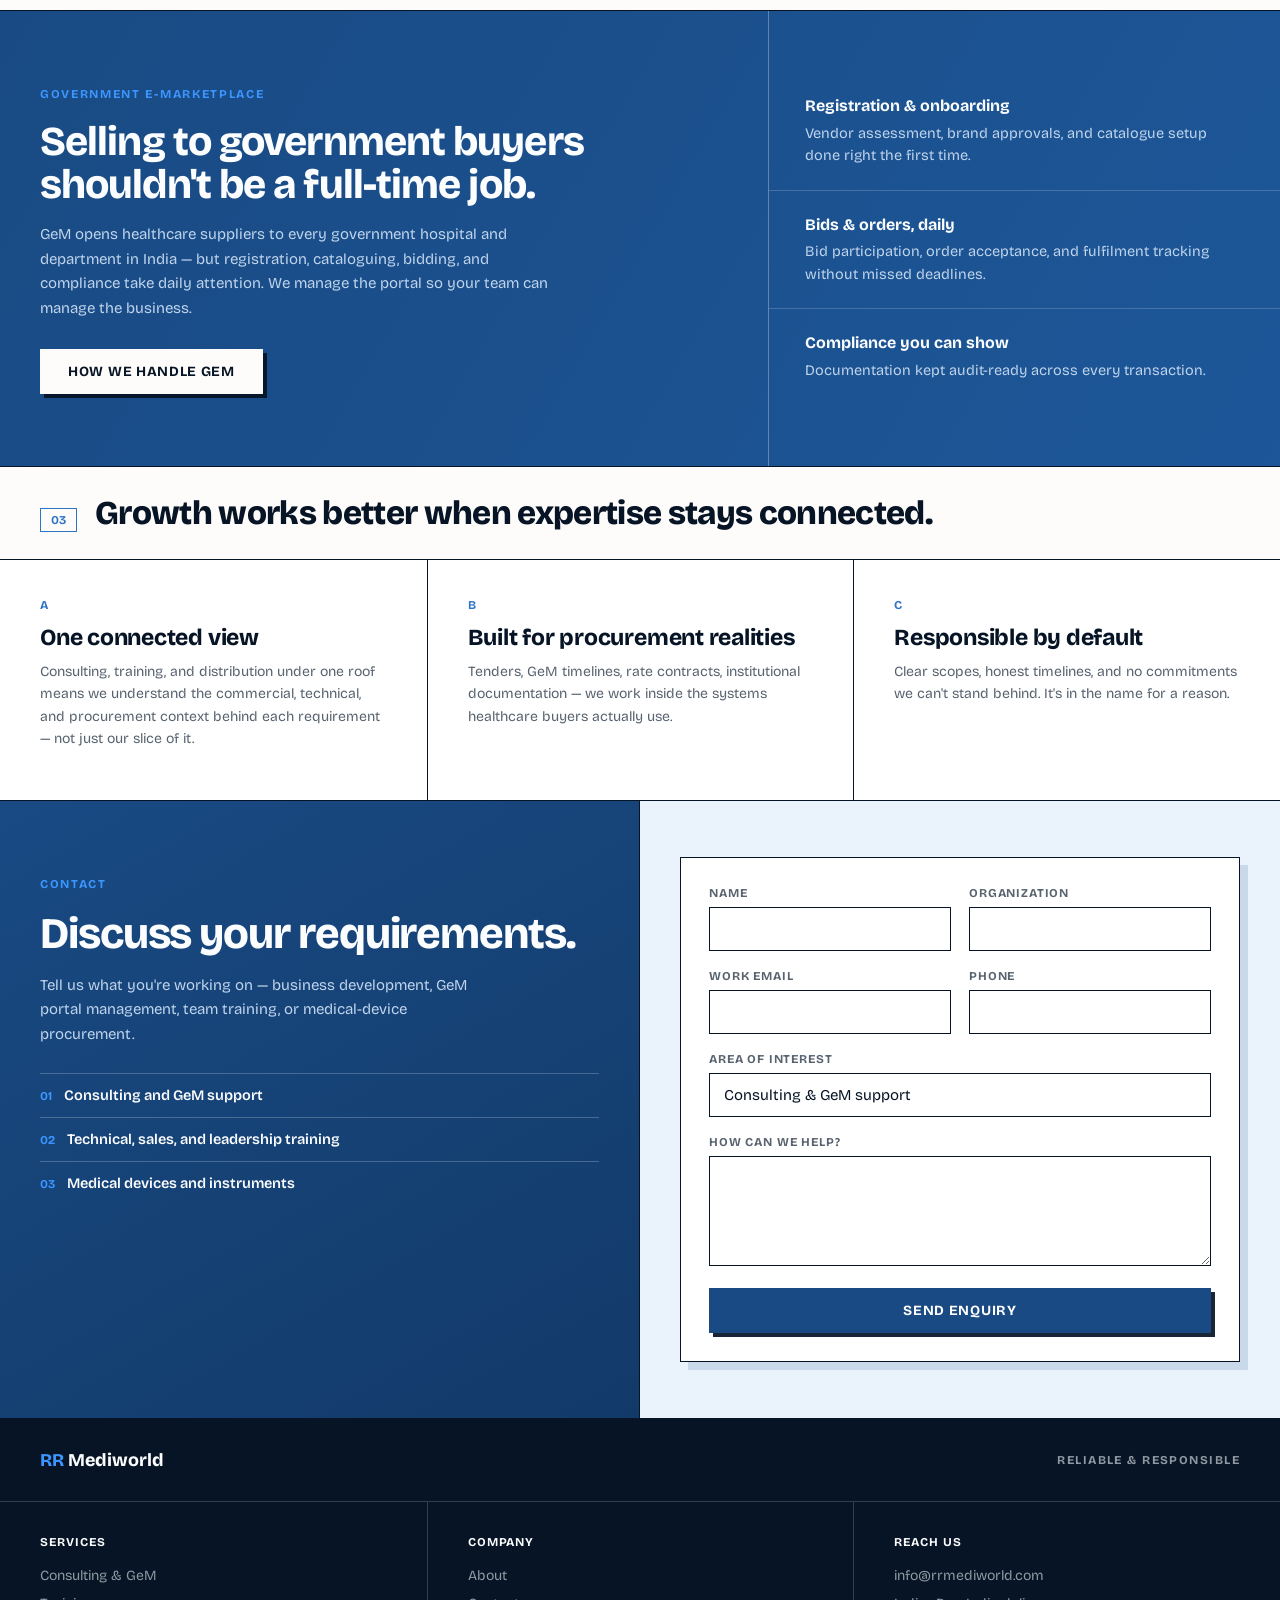
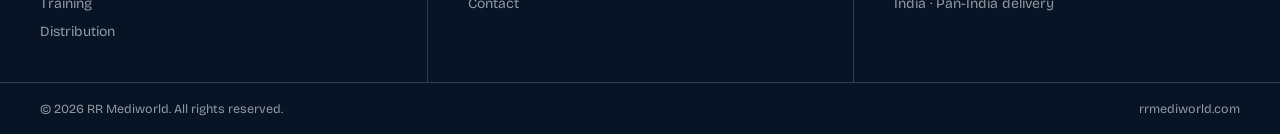
==== commit b2563f76: "Add motion, depth, hierarchy: scroll reveals, hard-offset CTAs, gradient fields, hover states Co-Aut" ====
--- a/index.html
+++ b/index.html
@@ -215,5 +215,6 @@
 </footer>
 
 </div>
+<script src="reveal.js" defer></script>
 </body>
 </html>
--- a/style.css
+++ b/style.css
@@ -187,3 +187,64 @@
 .foot-col a:hover{color:var(--paper-cool)}
 .foot-bottom{padding:18px 40px;font-size:12.5px;color:var(--gray-lt);border-top:1px solid rgba(252,253,254,.18);display:flex;justify-content:space-between;gap:16px;flex-wrap:wrap}
 @media(max-width:760px){.foot-grid{grid-template-columns:1fr}.foot-col+.foot-col{border-left:0;border-top:1px solid rgba(252,253,254,.18)}}
+
+/* ============================================================
+   DEPTH · HIERARCHY · MOTION
+   ============================================================ */
+
+/* nav gains elevation once the page scrolls */
+.nav{transition:box-shadow .25s ease}
+.nav.scrolled{box-shadow:0 10px 30px rgba(6,20,37,.10)}
+
+/* hero dominates; supporting text recedes */
+.hero-l h1{font-size:clamp(42px,5.4vw,80px);font-weight:800}
+.hero-l p{font-size:15.5px}
+.hero-field{background:linear-gradient(135deg,var(--blue-deep) 0%,#1D5799 70%,var(--blue-mid) 100%)}
+.meta strong{font-size:22px}
+
+/* primary actions: hard offset shadow = the one thing to press */
+.btn{box-shadow:4px 4px 0 rgba(6,20,37,.92);transform:translate(0,0);transition:transform .18s cubic-bezier(.22,.61,.36,1),box-shadow .18s cubic-bezier(.22,.61,.36,1),background .15s}
+.btn:hover{transform:translate(-2px,-2px);box-shadow:7px 7px 0 rgba(6,20,37,.92)}
+.btn:active{transform:translate(2px,2px);box-shadow:1px 1px 0 rgba(6,20,37,.92)}
+.btn.ghost{box-shadow:none}
+.btn.ghost:hover{transform:none;box-shadow:none}
+
+/* section heads: numbered chip anchors the eye */
+.sec-head{background:var(--paper)}
+.sec-head .n{border:1.5px solid var(--blue-mid);padding:4px 10px;font-size:12px}
+.sec-head h2{font-weight:800}
+
+/* division columns invite the click */
+.cols{background:#fff}
+.col{transition:background .25s ease}
+a.col:hover{background:var(--tint)}
+a.col:hover h3{color:var(--blue-deep)}
+.col .more{transition:transform .25s cubic-bezier(.22,.61,.36,1)}
+a.col:hover .more{transform:translateX(6px)}
+.col h3{transition:color .2s}
+
+/* hero list arrows slide */
+.hero-list a span:last-child{transition:transform .25s cubic-bezier(.22,.61,.36,1)}
+.hero-list a:hover span:last-child{transform:translateX(5px)}
+
+/* navy surfaces get dimension */
+.band{background:linear-gradient(120deg,var(--blue-deep) 0%,#1D5799 100%)}
+.contact-l{background:linear-gradient(150deg,var(--blue-deep) 0%,#123A69 100%)}
+.page-hero-r{background:linear-gradient(150deg,var(--blue-deep) 0%,#1D5799 100%)}
+.page-hero-r.tint{background:var(--tint)}
+.page-hero-r.dark{background:linear-gradient(150deg,var(--ink) 0%,#0C2038 100%)}
+.contact-r form{background:#fff;border:var(--rule);padding:28px;box-shadow:8px 8px 0 rgba(25,74,131,.15)}
+.contact-r .btn{box-shadow:4px 4px 0 rgba(6,20,37,.92)}
+
+/* stamp: alive, gently */
+@keyframes stampFloat{from{transform:rotate(12deg) translateY(0)}to{transform:rotate(8deg) translateY(-7px)}}
+.stamp{animation:stampFloat 5s ease-in-out infinite alternate}
+
+/* scroll reveal */
+.reveal{opacity:0;transform:translateY(26px);transition:opacity .7s cubic-bezier(.22,.61,.36,1),transform .7s cubic-bezier(.22,.61,.36,1)}
+.reveal.in{opacity:1;transform:translateY(0)}
+@media(prefers-reduced-motion:reduce){
+  .reveal{opacity:1;transform:none;transition:none}
+  .stamp{animation:none}
+  .btn,.col,.hero-list a span:last-child{transition:none}
+}
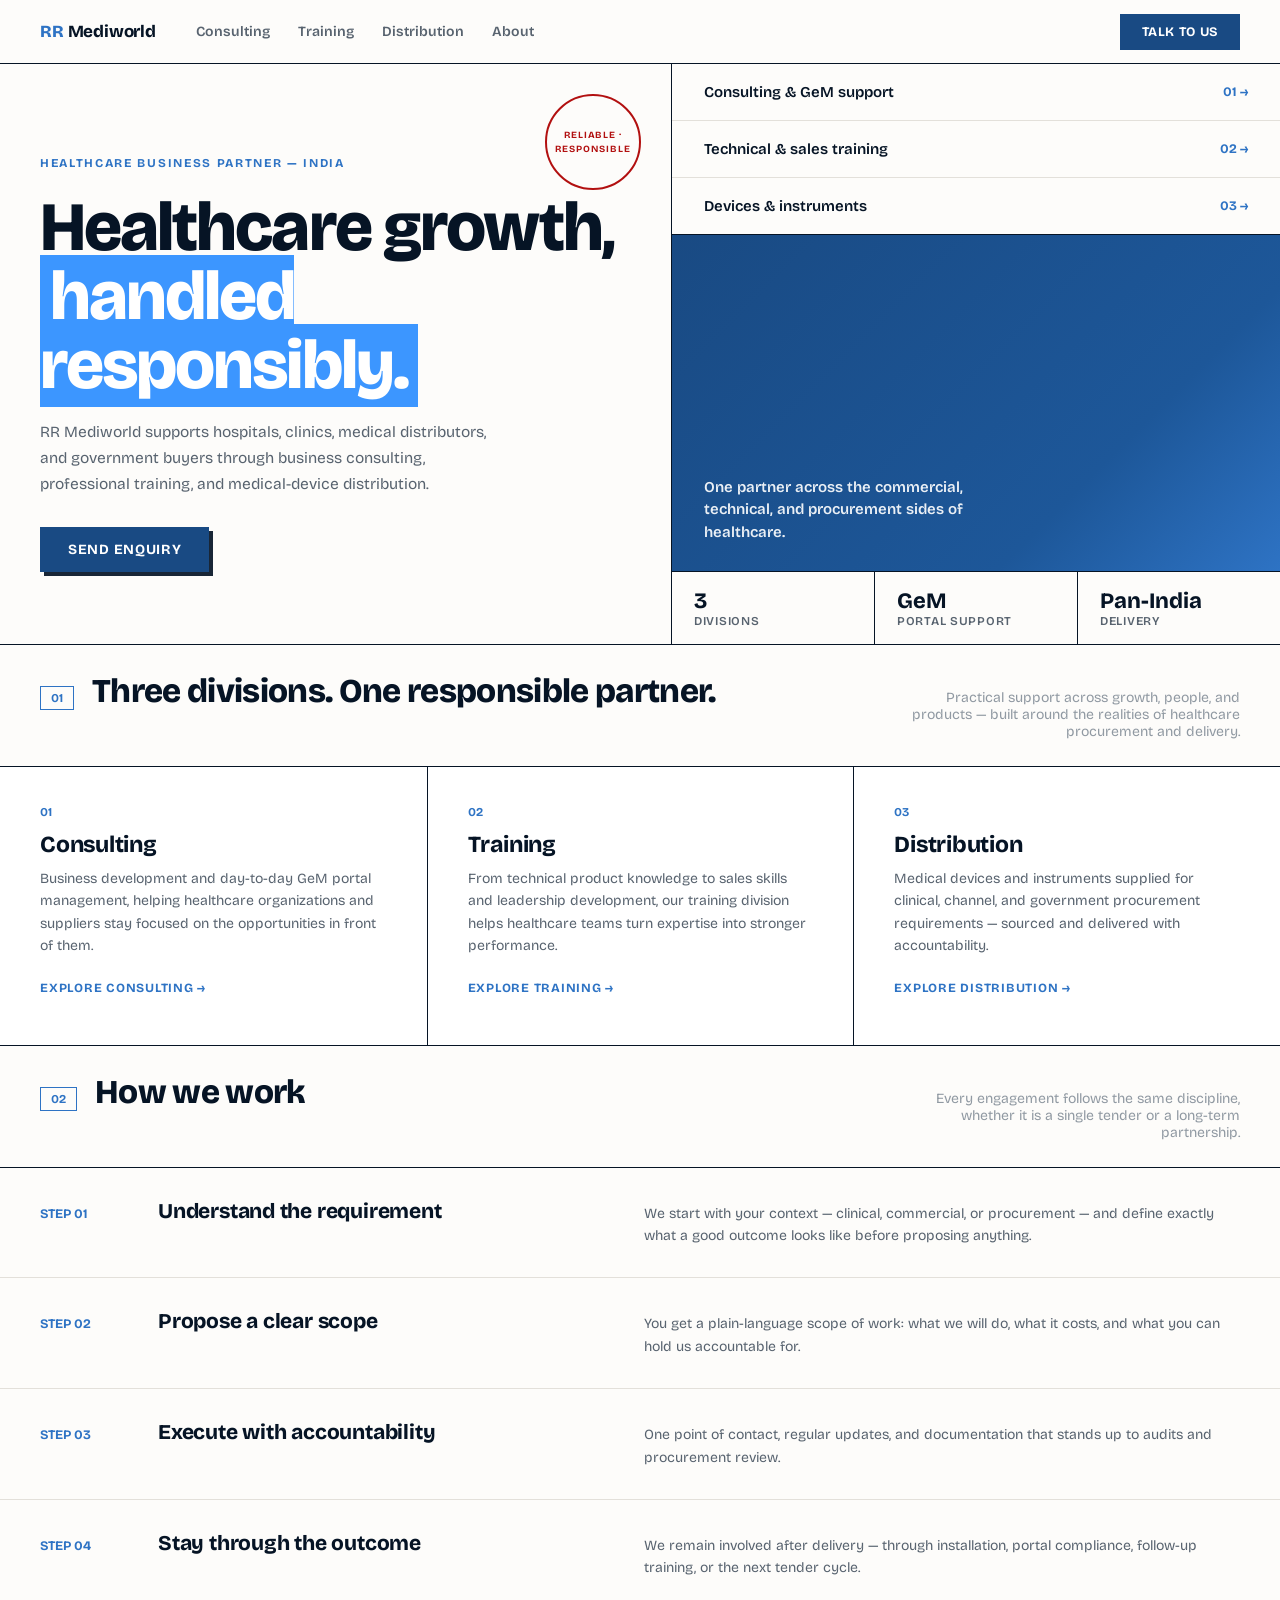
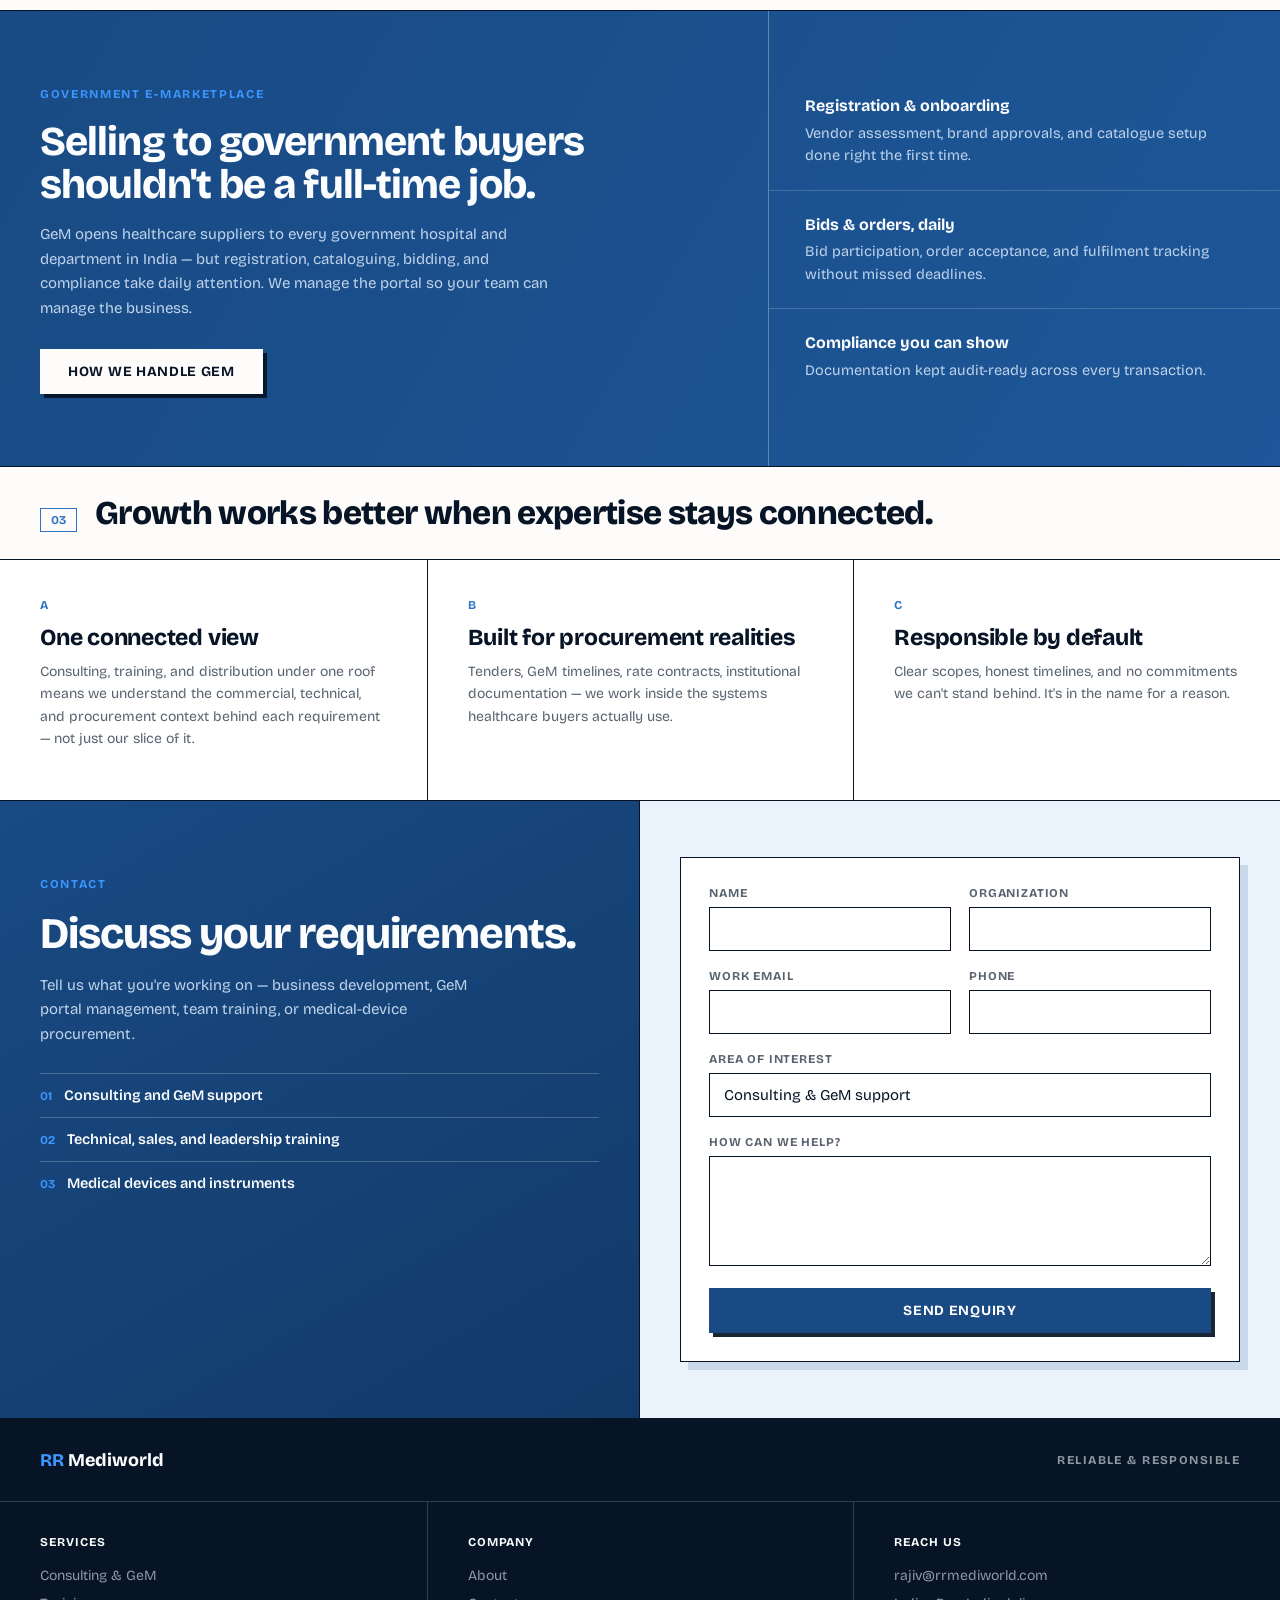
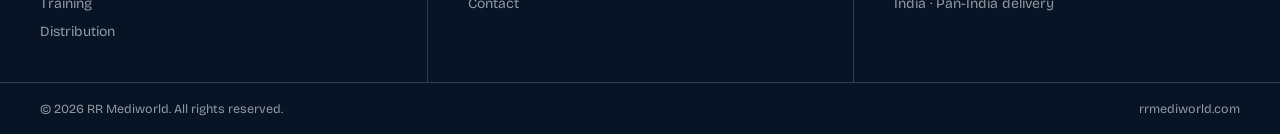
==== commit 281cc5ec: "Point enquiry form and contact links at rajiv@rrmediworld.com Co-Authored-By: Claude Fable 5 <norepl" ====
--- a/index.html
+++ b/index.html
@@ -157,7 +157,7 @@
     </ul>
   </div>
   <div class="contact-r">
-    <form action="https://formsubmit.co/info@rrmediworld.com" method="POST">
+    <form action="https://formsubmit.co/rajiv@rrmediworld.com" method="POST">
       <input type="hidden" name="_subject" value="New enquiry — rrmediworld.com">
       <input type="hidden" name="_captcha" value="false">
       <div class="field-2">
@@ -204,7 +204,7 @@
     </div>
     <div class="foot-col">
       <h4>Reach us</h4>
-      <a href="mailto:info@rrmediworld.com">info@rrmediworld.com</a>
+      <a href="mailto:rajiv@rrmediworld.com">rajiv@rrmediworld.com</a>
       <span>India · Pan-India delivery</span>
     </div>
   </div>
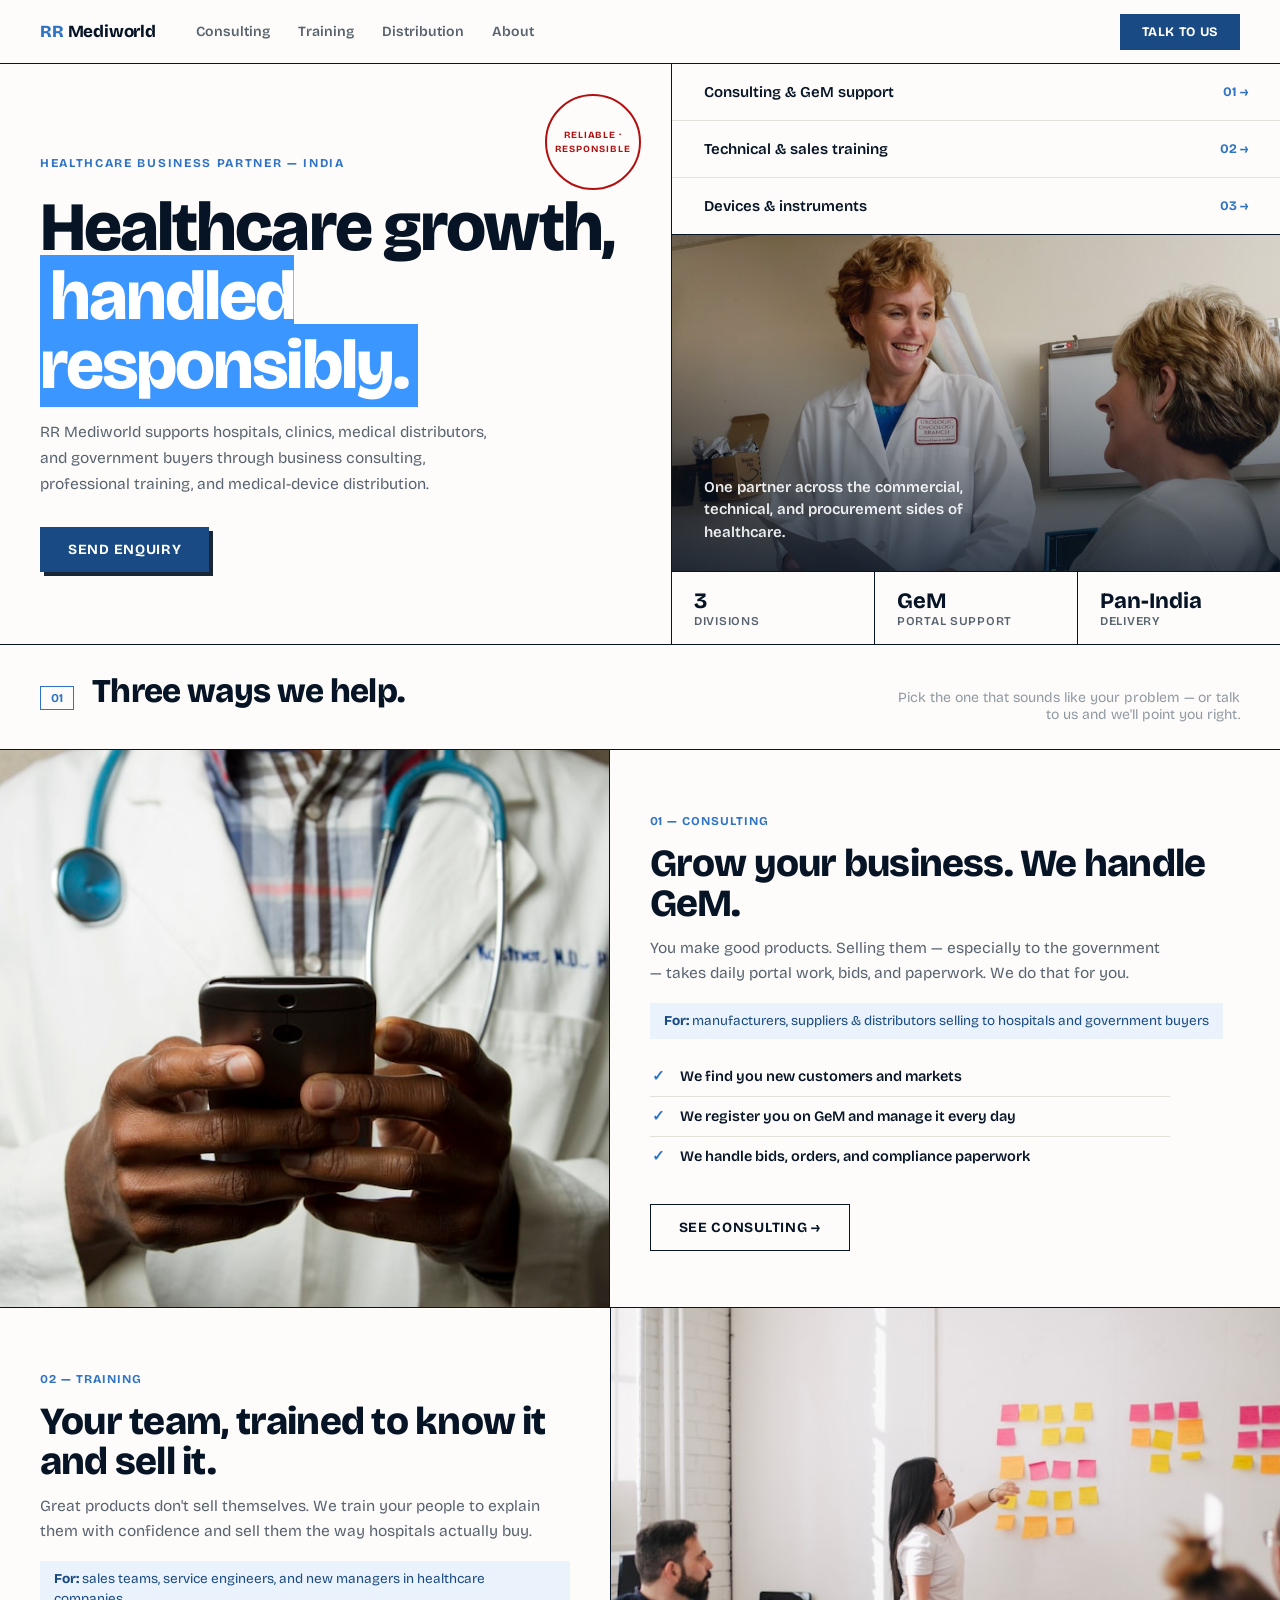
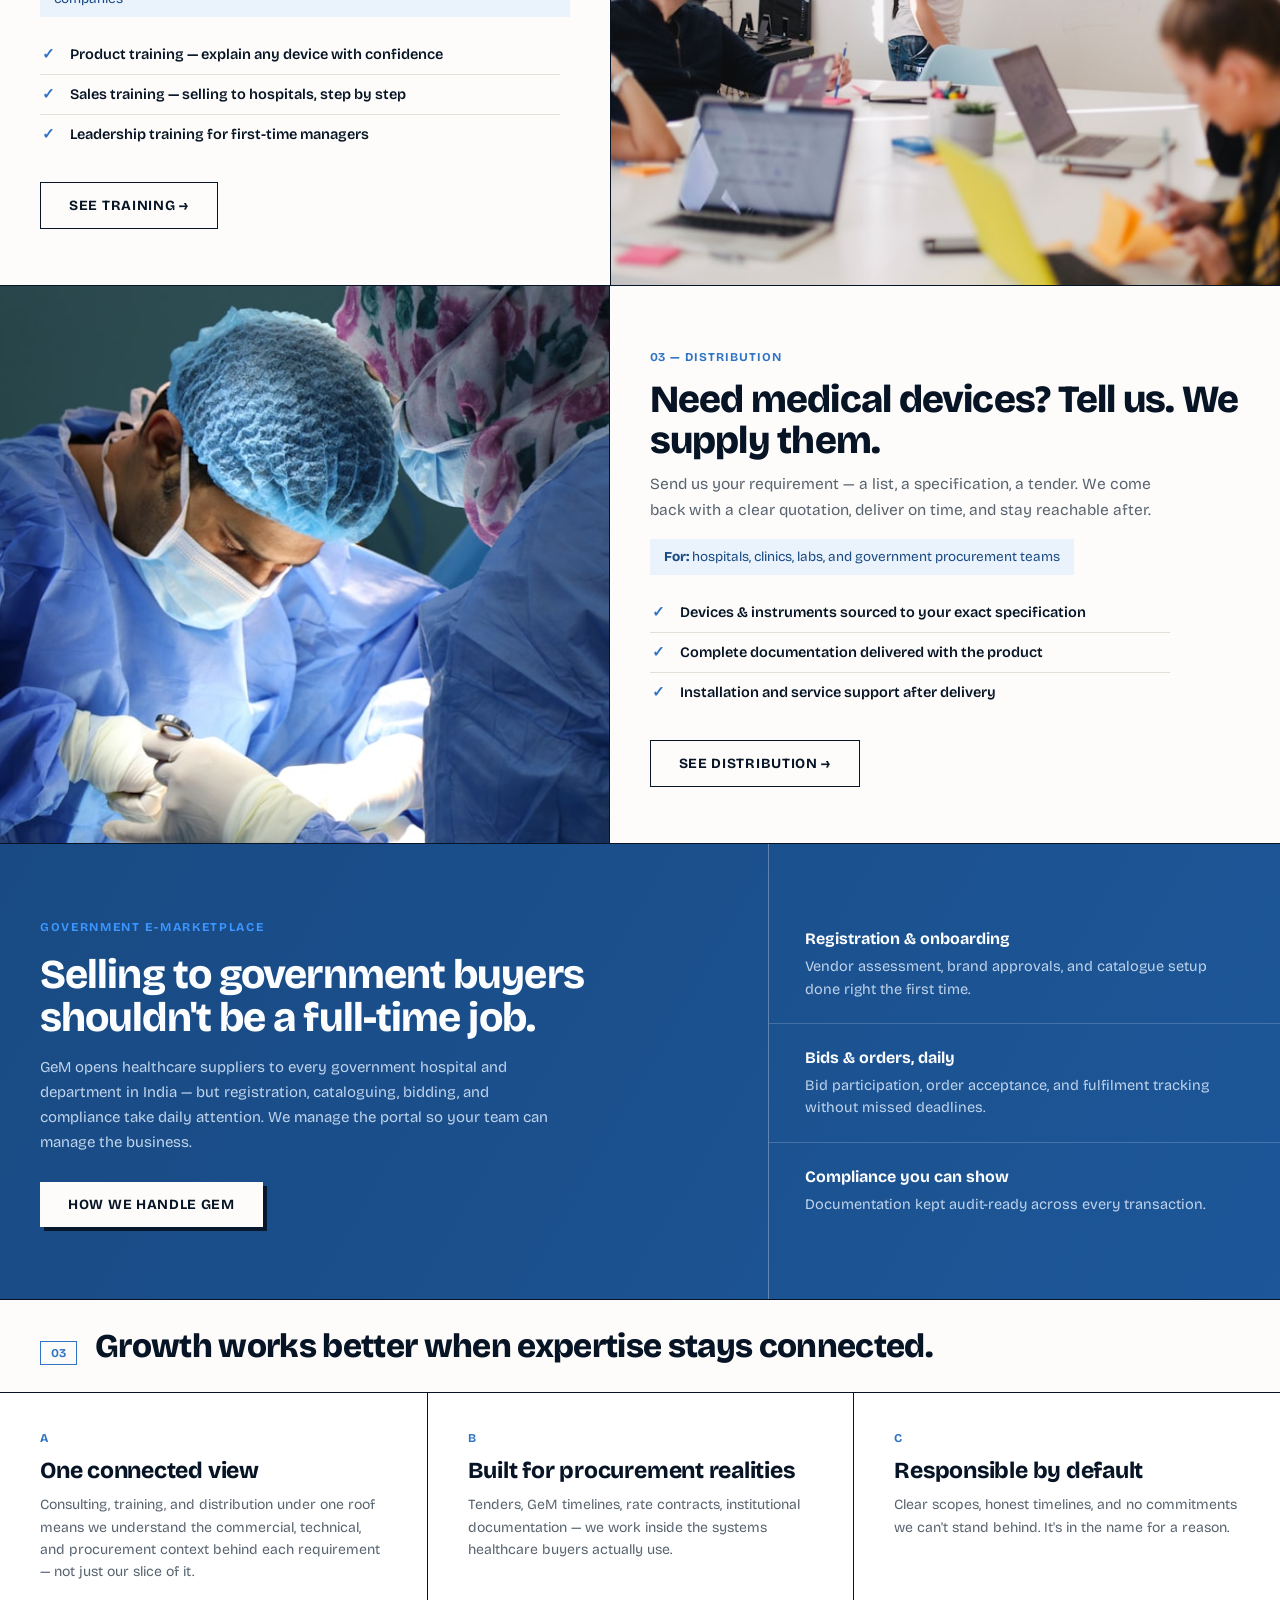
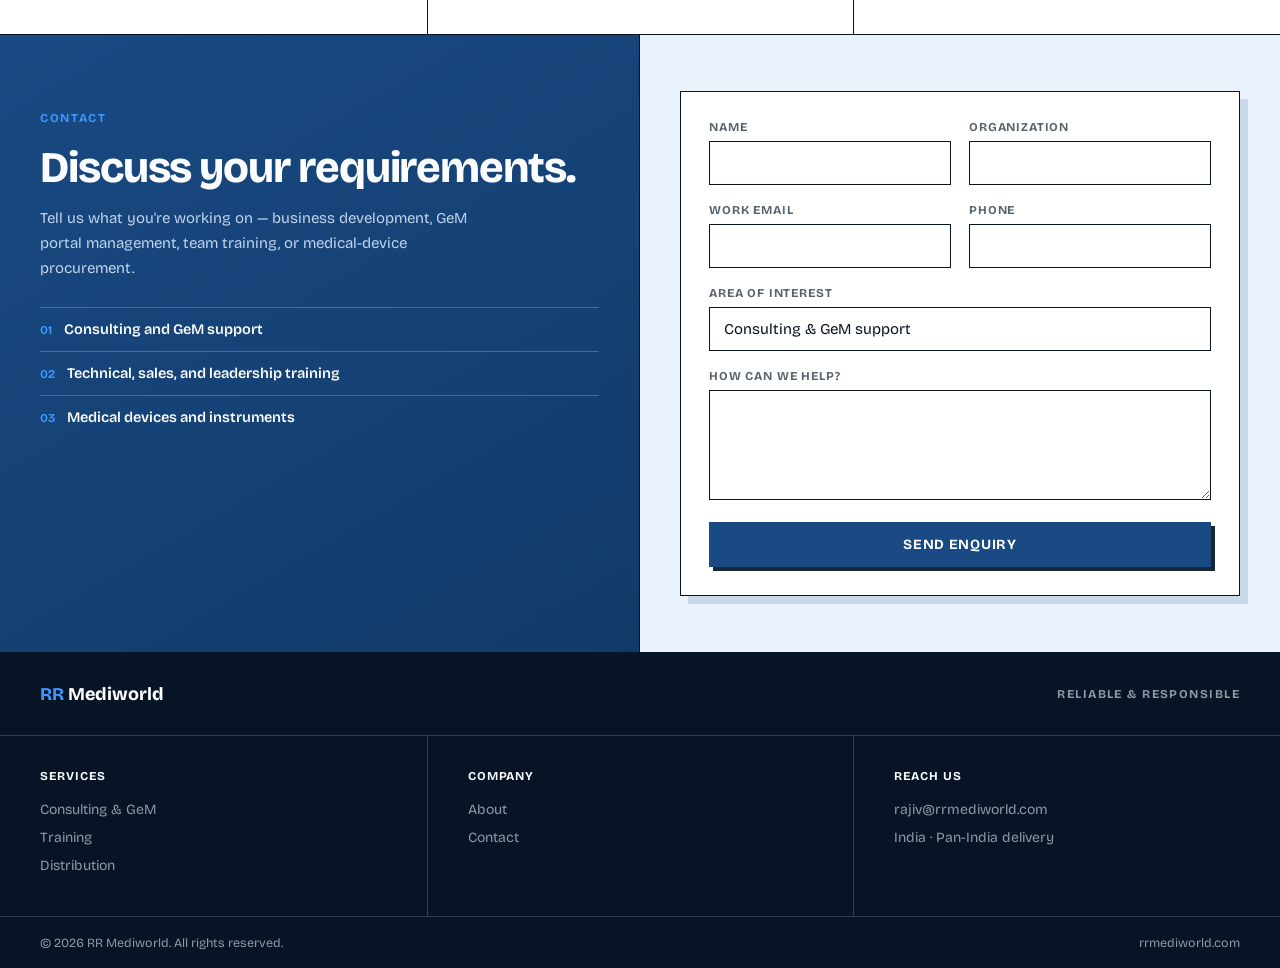
==== commit 6a3f472b: "Homepage: drop How-we-work, add photo-led plain-language division rows, hero photo Co-Authored-By: C" ====
--- a/index.html
+++ b/index.html
@@ -53,56 +53,55 @@
 <!-- DIVISIONS -->
 <div class="sec-head">
   <span class="n">01</span>
-  <h2>Three divisions. One responsible partner.</h2>
-  <p>Practical support across growth, people, and products — built around the realities of healthcare procurement and delivery.</p>
+  <h2>Three ways we help.</h2>
+  <p>Pick the one that sounds like your problem — or talk to us and we'll point you right.</p>
 </div>
-<section class="cols">
-  <a class="col" href="consulting.html">
-    <span class="n">01</span>
-    <h3>Consulting</h3>
-    <p>Business development and day-to-day GeM portal management, helping healthcare organizations and suppliers stay focused on the opportunities in front of them.</p>
-    <span class="more">Explore consulting →</span>
-  </a>
-  <a class="col" href="training.html">
-    <span class="n">02</span>
-    <h3>Training</h3>
-    <p>From technical product knowledge to sales skills and leadership development, our training division helps healthcare teams turn expertise into stronger performance.</p>
-    <span class="more">Explore training →</span>
-  </a>
-  <a class="col" href="distribution.html">
-    <span class="n">03</span>
-    <h3>Distribution</h3>
-    <p>Medical devices and instruments supplied for clinical, channel, and government procurement requirements — sourced and delivered with accountability.</p>
-    <span class="more">Explore distribution →</span>
-  </a>
-</section>
-
-<!-- HOW WE WORK -->
-<div class="sec-head">
-  <span class="n">02</span>
-  <h2>How we work</h2>
-  <p>Every engagement follows the same discipline, whether it is a single tender or a long-term partnership.</p>
-</div>
-<section class="rows">
-  <div class="row">
-    <span class="idx">STEP 01</span>
-    <h3>Understand the requirement</h3>
-    <p>We start with your context — clinical, commercial, or procurement — and define exactly what a good outcome looks like before proposing anything.</p>
-  </div>
-  <div class="row">
-    <span class="idx">STEP 02</span>
-    <h3>Propose a clear scope</h3>
-    <p>You get a plain-language scope of work: what we will do, what it costs, and what you can hold us accountable for.</p>
-  </div>
-  <div class="row">
-    <span class="idx">STEP 03</span>
-    <h3>Execute with accountability</h3>
-    <p>One point of contact, regular updates, and documentation that stands up to audits and procurement review.</p>
-  </div>
-  <div class="row">
-    <span class="idx">STEP 04</span>
-    <h3>Stay through the outcome</h3>
-    <p>We remain involved after delivery — through installation, portal compliance, follow-up training, or the next tender cycle.</p>
+
+<section class="division">
+  <div class="d-img"><img src="assets/consulting.jpg" alt="Doctor using a phone to manage procurement" loading="lazy"></div>
+  <div class="d-body">
+    <span class="n">01 — CONSULTING</span>
+    <h3>Grow your business. We handle GeM.</h3>
+    <p class="d-lead">You make good products. Selling them — especially to the government — takes daily portal work, bids, and paperwork. We do that for you.</p>
+    <p class="d-who"><strong>For:</strong> manufacturers, suppliers &amp; distributors selling to hospitals and government buyers</p>
+    <ul class="d-list">
+      <li>We find you new customers and markets</li>
+      <li>We register you on GeM and manage it every day</li>
+      <li>We handle bids, orders, and compliance paperwork</li>
+    </ul>
+    <a class="btn ghost" href="consulting.html">See consulting →</a>
+  </div>
+</section>
+
+<section class="division flip">
+  <div class="d-img"><img src="assets/training.jpg" alt="Trainer leading a workshop with a young team" loading="lazy"></div>
+  <div class="d-body">
+    <span class="n">02 — TRAINING</span>
+    <h3>Your team, trained to know it and sell it.</h3>
+    <p class="d-lead">Great products don't sell themselves. We train your people to explain them with confidence and sell them the way hospitals actually buy.</p>
+    <p class="d-who"><strong>For:</strong> sales teams, service engineers, and new managers in healthcare companies</p>
+    <ul class="d-list">
+      <li>Product training — explain any device with confidence</li>
+      <li>Sales training — selling to hospitals, step by step</li>
+      <li>Leadership training for first-time managers</li>
+    </ul>
+    <a class="btn ghost" href="training.html">See training →</a>
+  </div>
+</section>
+
+<section class="division">
+  <div class="d-img"><img src="assets/distribution.jpg" alt="Surgeons using medical instruments" loading="lazy"></div>
+  <div class="d-body">
+    <span class="n">03 — DISTRIBUTION</span>
+    <h3>Need medical devices? Tell us. We supply them.</h3>
+    <p class="d-lead">Send us your requirement — a list, a specification, a tender. We come back with a clear quotation, deliver on time, and stay reachable after.</p>
+    <p class="d-who"><strong>For:</strong> hospitals, clinics, labs, and government procurement teams</p>
+    <ul class="d-list">
+      <li>Devices &amp; instruments sourced to your exact specification</li>
+      <li>Complete documentation delivered with the product</li>
+      <li>Installation and service support after delivery</li>
+    </ul>
+    <a class="btn ghost" href="distribution.html">See distribution →</a>
   </div>
 </section>
 
--- a/style.css
+++ b/style.css
@@ -199,7 +199,7 @@
 /* hero dominates; supporting text recedes */
 .hero-l h1{font-size:clamp(42px,5.4vw,80px);font-weight:800}
 .hero-l p{font-size:15.5px}
-.hero-field{background:linear-gradient(135deg,var(--blue-deep) 0%,#1D5799 70%,var(--blue-mid) 100%)}
+.hero-field{background:linear-gradient(180deg,rgba(6,20,37,.05) 30%,rgba(6,20,37,.78) 100%),url('assets/hero-doctors.jpg') center/cover no-repeat}
 .meta strong{font-size:22px}
 
 /* primary actions: hard offset shadow = the one thing to press */
@@ -248,3 +248,24 @@
   .stamp{animation:none}
   .btn,.col,.hero-list a span:last-child{transition:none}
 }
+
+/* ---------- division rows (image + plain language) ---------- */
+.division{display:grid;grid-template-columns:1fr 1.1fr;border-bottom:var(--rule)}
+.division .d-img{border-right:var(--rule);overflow:hidden;min-height:380px}
+.division .d-img img{width:100%;height:100%;object-fit:cover;display:block}
+.division.flip .d-img{order:2;border-right:0;border-left:var(--rule)}
+.d-body{padding:clamp(36px,5vw,60px) 40px clamp(36px,5vw,56px)}
+.d-body .n{font-size:12px;font-weight:700;color:var(--blue-mid);letter-spacing:.08em}
+.d-body h3{font-size:clamp(26px,3vw,40px);font-weight:800;letter-spacing:-0.02em;line-height:1.05;margin:14px 0 12px}
+.d-lead{font-size:15.5px;color:var(--gray);line-height:1.65;max-width:52ch}
+.d-who{margin-top:16px;font-size:13.5px;background:var(--tint);display:inline-block;padding:8px 14px;color:var(--blue-deep);line-height:1.5}
+.d-who strong{font-weight:750}
+.d-list{list-style:none;margin:18px 0 28px;max-width:52ch}
+.d-list li{padding:11px 0 11px 30px;position:relative;font-size:14.5px;font-weight:600;border-top:1px solid #E3E0DA}
+.d-list li:first-child{border-top:0}
+.d-list li::before{content:"✓";position:absolute;left:2px;color:var(--blue-mid);font-weight:800}
+@media(max-width:860px){
+  .division{grid-template-columns:1fr}
+  .division .d-img{border-right:0;border-bottom:var(--rule);min-height:230px;max-height:280px}
+  .division.flip .d-img{order:0;border-left:0}
+}
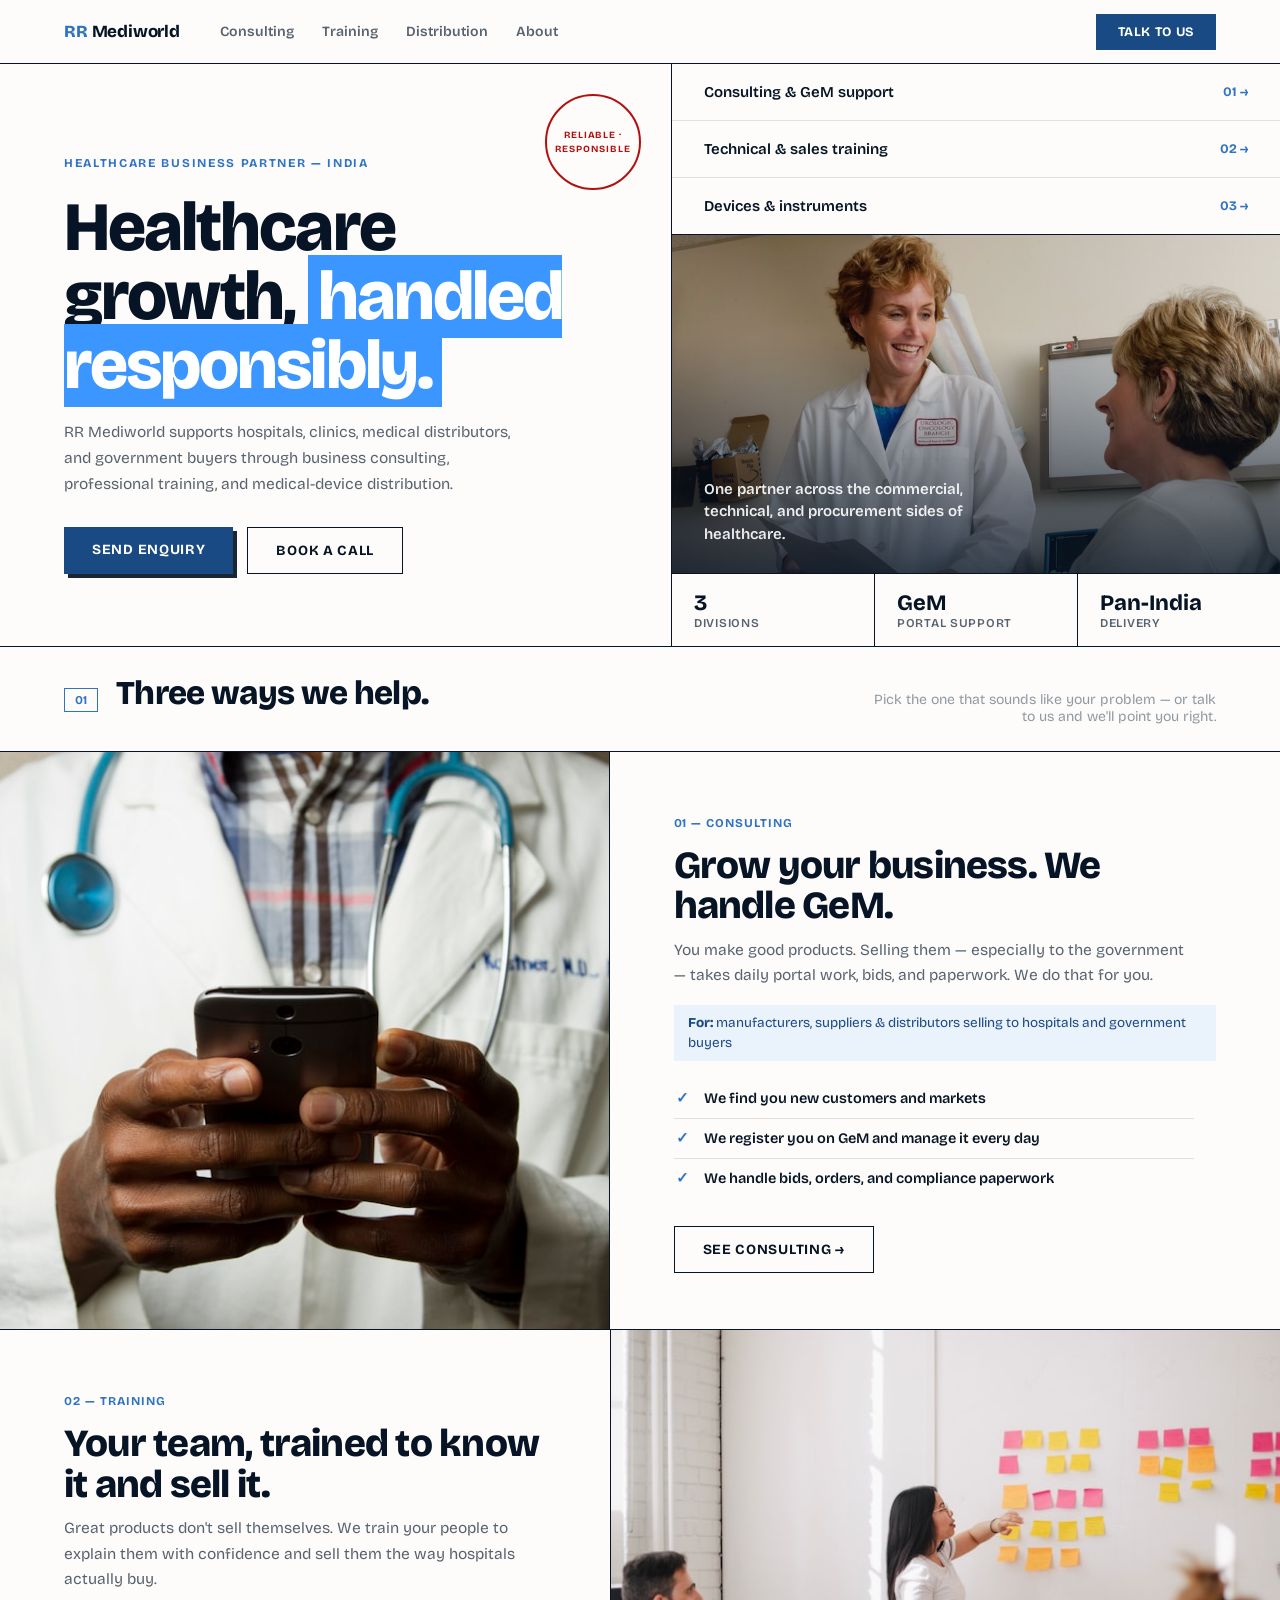
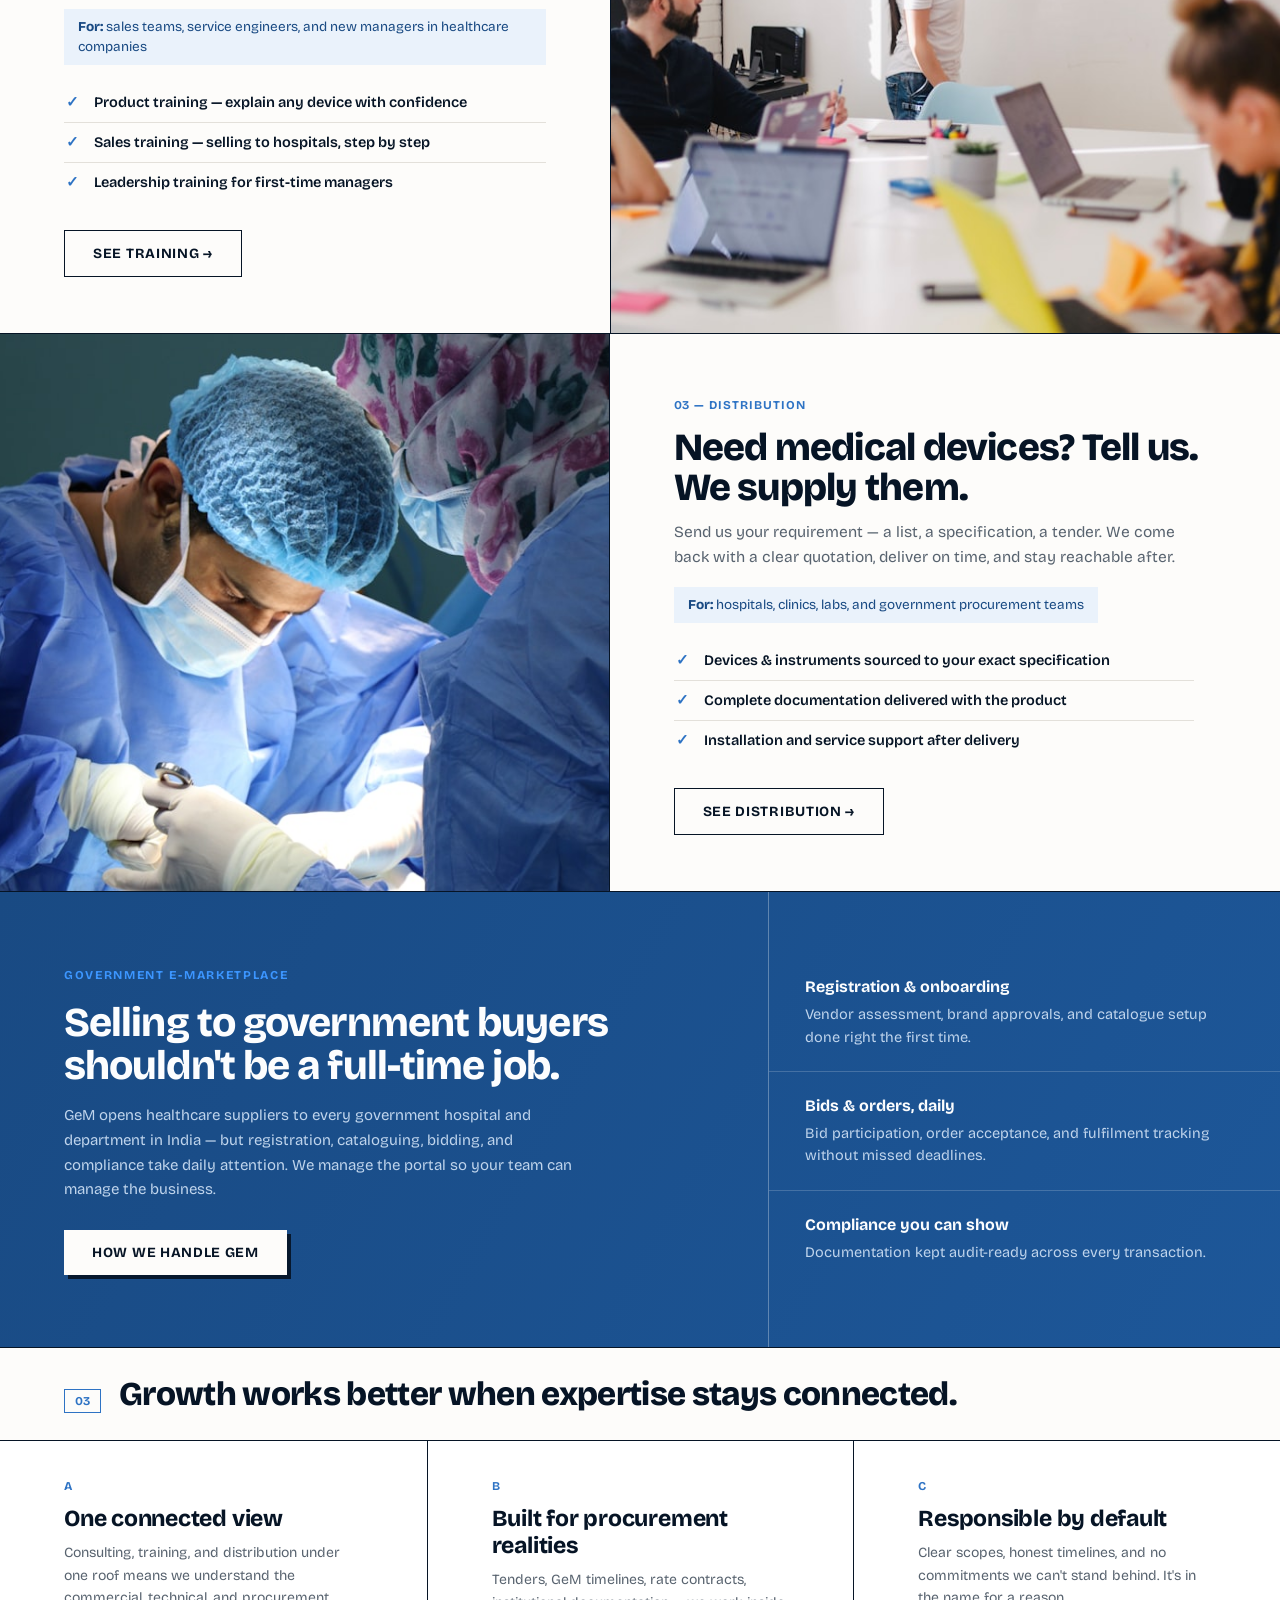
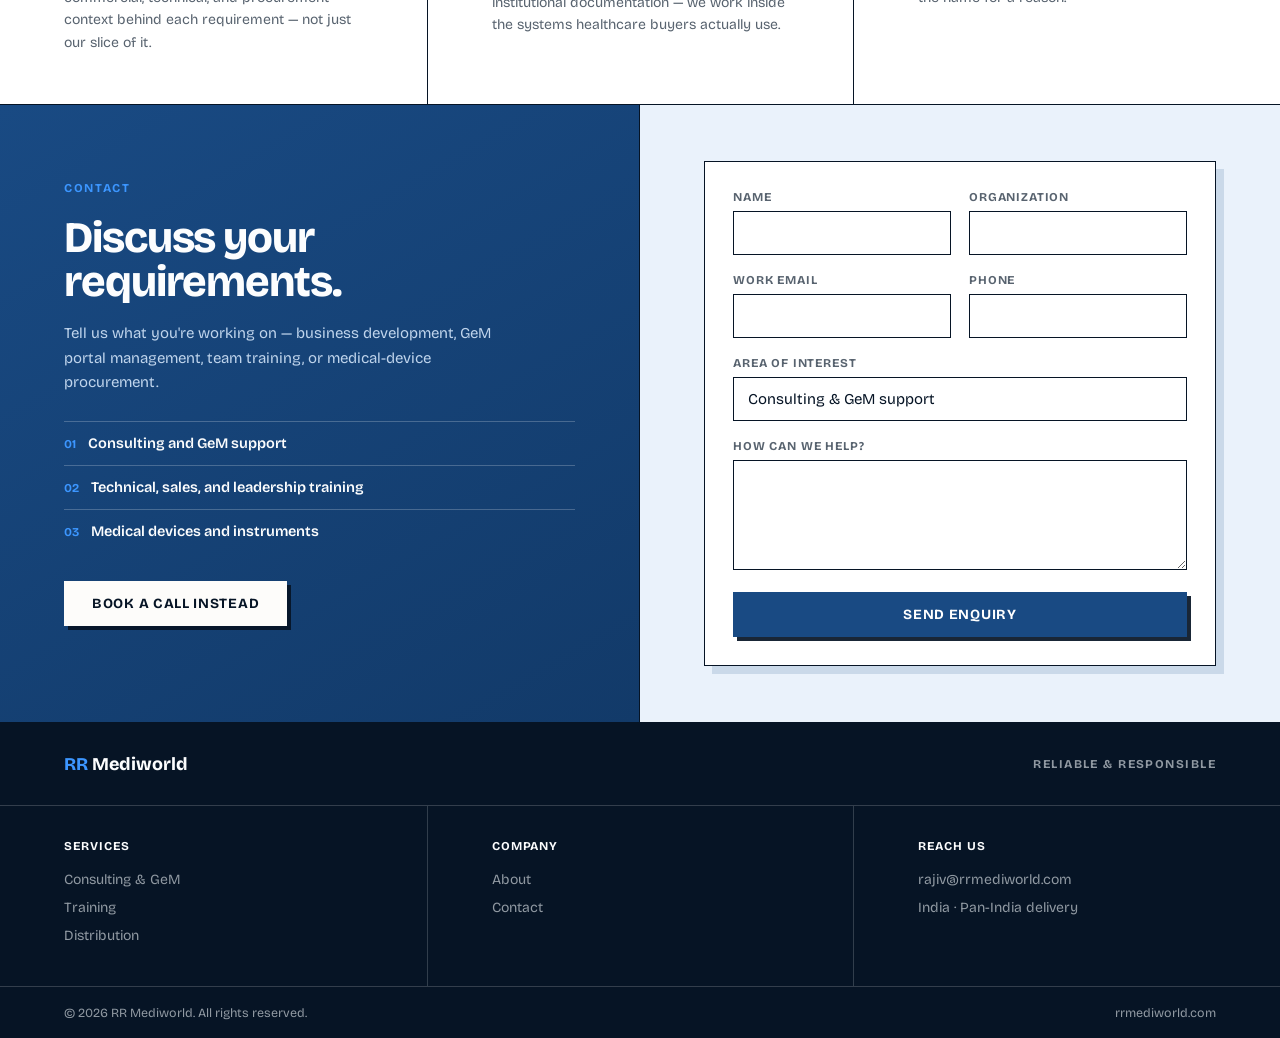
==== commit 86ee496e: "Add Calendly: inline booking on contact page, Book-a-call CTAs on homepage Co-Authored-By: Claude Fa" ====
--- a/index.html
+++ b/index.html
@@ -33,7 +33,10 @@
     <span class="kicker">Healthcare Business Partner — India</span>
     <h1>Healthcare growth, <mark>handled responsibly.</mark></h1>
     <p>RR Mediworld supports hospitals, clinics, medical distributors, and government buyers through business consulting, professional training, and medical-device distribution.</p>
-    <a class="btn" href="contact.html">Send enquiry</a>
+    <div class="btn-row">
+      <a class="btn" href="contact.html">Send enquiry</a>
+      <a class="btn ghost" href="contact.html#book">Book a call</a>
+    </div>
   </div>
   <div class="hero-r">
     <div class="hero-list">
@@ -154,6 +157,7 @@
       <li><span class="idx">02</span>Technical, sales, and leadership training</li>
       <li><span class="idx">03</span>Medical devices and instruments</li>
     </ul>
+    <a class="btn light" href="contact.html#book" style="margin-top:28px">Book a call instead</a>
   </div>
   <div class="contact-r">
     <form action="https://formsubmit.co/rajiv@rrmediworld.com" method="POST">
--- a/style.css
+++ b/style.css
@@ -15,6 +15,7 @@
   --paper-cool:#FCFDFE;
   --tint:#EAF2FB;
   --rule:1.5px solid var(--ink);
+  --pad:clamp(28px,5vw,110px);
 }
 
 *{margin:0;padding:0;box-sizing:border-box}
@@ -29,12 +30,11 @@
 a{text-decoration:none;color:inherit}
 img{max-width:100%;display:block}
 
-.shell{max-width:1280px;margin:0 auto;border-left:var(--rule);border-right:var(--rule);background:var(--paper);min-height:100vh;display:flex;flex-direction:column}
-@media(max-width:1280px){.shell{border-left:0;border-right:0}}
+.shell{width:100%;background:var(--paper);min-height:100vh;display:flex;flex-direction:column}
 main{flex:1}
 
 /* ---------- nav (simple) ---------- */
-.nav{display:flex;align-items:center;gap:32px;border-bottom:var(--rule);height:64px;padding:0 40px;position:sticky;top:0;background:var(--paper);z-index:50}
+.nav{display:flex;align-items:center;gap:32px;border-bottom:var(--rule);height:64px;padding:0 var(--pad);position:sticky;top:0;background:var(--paper);z-index:50}
 .nav .logo{font-weight:750;font-size:17px;letter-spacing:-0.01em}
 .nav .logo .rr{color:var(--blue-mid);font-weight:800}
 .nav .links{display:flex;gap:28px;margin-left:8px}
@@ -63,7 +63,7 @@
 
 /* ---------- hero (home) ---------- */
 .hero{display:grid;grid-template-columns:1.05fr .95fr;border-bottom:var(--rule)}
-.hero-l{padding:clamp(48px,7vw,88px) 40px clamp(44px,6vw,72px);border-right:var(--rule);position:relative}
+.hero-l{padding:clamp(48px,7vw,88px) var(--pad) clamp(44px,6vw,72px);border-right:var(--rule);position:relative}
 .hero-l h1{font-size:clamp(38px,4.6vw,68px);font-weight:750;letter-spacing:-0.028em;line-height:1.0;margin:22px 0 20px;max-width:15ch}
 .hero-l p{color:var(--gray);font-size:16px;line-height:1.65;max-width:46ch}
 .hero-l .btn{margin-top:30px}
@@ -89,7 +89,7 @@
 }
 
 /* ---------- section heads ---------- */
-.sec-head{display:flex;align-items:baseline;gap:18px;padding:26px 40px;border-bottom:var(--rule)}
+.sec-head{display:flex;align-items:baseline;gap:18px;padding:26px var(--pad);border-bottom:var(--rule)}
 .sec-head .n{font-size:13px;font-weight:700;color:var(--blue-mid)}
 .sec-head h2{font-size:clamp(24px,2.6vw,34px);font-weight:750;letter-spacing:-0.02em}
 .sec-head p{margin-left:auto;color:var(--gray-lt);font-size:14px;max-width:38ch;text-align:right}
@@ -97,7 +97,7 @@
 
 /* ---------- division columns (color fields) ---------- */
 .cols{display:grid;grid-template-columns:repeat(3,1fr);border-bottom:var(--rule)}
-.col{padding:38px 40px 50px;display:flex;flex-direction:column}
+.col{padding:38px var(--pad) 50px;display:flex;flex-direction:column}
 .col+.col{border-left:var(--rule)}
 .col .n{font-size:12px;font-weight:700;color:var(--blue-mid)}
 .col h3{font-size:23px;font-weight:750;margin:12px 0 10px;letter-spacing:-0.01em}
@@ -111,7 +111,7 @@
 
 /* ---------- numbered rows ---------- */
 .rows{border-bottom:var(--rule)}
-.row{display:grid;grid-template-columns:90px 1fr 1.3fr;gap:28px;align-items:baseline;padding:30px 40px}
+.row{display:grid;grid-template-columns:90px 1fr 1.3fr;gap:28px;align-items:baseline;padding:30px var(--pad)}
 .row+.row{border-top:1px solid #E3E0DA}
 .row .idx{font-size:13px;font-weight:700;color:var(--blue-mid)}
 .row h3{font-size:21px;font-weight:750;letter-spacing:-0.01em}
@@ -120,7 +120,7 @@
 
 /* ---------- navy band ---------- */
 .band{background:var(--blue-deep);color:var(--paper-cool);display:grid;grid-template-columns:1.2fr .8fr;border-bottom:var(--rule)}
-.band-l{padding:clamp(44px,6vw,72px) 40px}
+.band-l{padding:clamp(44px,6vw,72px) var(--pad)}
 .band-l .kicker{color:var(--blue-bright)}
 .band-l h2{font-size:clamp(28px,3.2vw,44px);font-weight:750;letter-spacing:-0.022em;line-height:1.05;margin:18px 0 16px;max-width:22ch}
 .band-l p{font-size:15px;line-height:1.65;color:#BFD4EC;max-width:52ch}
@@ -133,14 +133,14 @@
 
 /* ---------- contact block (highlighted) ---------- */
 .contact{display:grid;grid-template-columns:1fr 1fr;border-bottom:var(--rule)}
-.contact-l{padding:clamp(44px,6vw,72px) 40px;border-right:var(--rule);background:var(--blue-deep);color:var(--paper-cool)}
+.contact-l{padding:clamp(44px,6vw,72px) var(--pad);border-right:var(--rule);background:var(--blue-deep);color:var(--paper-cool)}
 .contact-l .kicker{color:var(--blue-bright)}
 .contact-l h2{font-size:clamp(30px,3.4vw,48px);font-weight:750;letter-spacing:-0.025em;line-height:1.02;margin:20px 0 16px}
 .contact-l > p{color:#BFD4EC;font-size:15px;line-height:1.65;max-width:44ch}
 .contact-l ul{list-style:none;margin-top:26px}
 .contact-l li{padding:13px 0;border-top:1px solid rgba(252,253,254,.22);font-size:14.5px;font-weight:600;display:flex;gap:12px;align-items:baseline}
 .contact-l li .idx{color:var(--blue-bright);font-size:12px;font-weight:700}
-.contact-r{padding:clamp(36px,5vw,56px) 40px;background:var(--tint)}
+.contact-r{padding:clamp(36px,5vw,56px) var(--pad);background:var(--tint)}
 .field{margin-bottom:18px}
 .field label{display:block;font-size:12px;font-weight:700;text-transform:uppercase;letter-spacing:.07em;color:var(--gray);margin-bottom:7px}
 .field input,.field select,.field textarea{width:100%;border:var(--rule);background:#fff;padding:12px 14px;font-family:inherit;font-size:15px;color:var(--ink);border-radius:0;appearance:none}
@@ -152,7 +152,7 @@
 
 /* ---------- inner page hero ---------- */
 .page-hero{display:grid;grid-template-columns:1.1fr .9fr;border-bottom:var(--rule)}
-.page-hero-l{padding:clamp(44px,6vw,76px) 40px;border-right:var(--rule)}
+.page-hero-l{padding:clamp(44px,6vw,76px) var(--pad);border-right:var(--rule)}
 .page-hero-l h1{font-size:clamp(34px,4vw,58px);font-weight:750;letter-spacing:-0.026em;line-height:1.0;margin:20px 0 18px;max-width:16ch}
 .page-hero-l p{color:var(--gray);font-size:15.5px;line-height:1.65;max-width:46ch}
 .page-hero-l .btn{margin-top:28px}
@@ -165,7 +165,7 @@
 
 /* ---------- checklist grid (what we do) ---------- */
 .grid-2{display:grid;grid-template-columns:1fr 1fr;border-bottom:var(--rule)}
-.cell{padding:32px 40px 38px}
+.cell{padding:32px var(--pad) 38px}
 .cell:nth-child(2n){border-left:var(--rule)}
 .cell:nth-child(n+3){border-top:var(--rule)}
 .cell .n{font-size:12px;font-weight:700;color:var(--blue-mid)}
@@ -175,17 +175,17 @@
 
 /* ---------- footer ---------- */
 footer{background:var(--ink);color:var(--paper-cool);margin-top:auto}
-.foot-top{display:flex;align-items:center;justify-content:space-between;padding:30px 40px;border-bottom:1px solid rgba(252,253,254,.18);gap:20px;flex-wrap:wrap}
+.foot-top{display:flex;align-items:center;justify-content:space-between;padding:30px var(--pad);border-bottom:1px solid rgba(252,253,254,.18);gap:20px;flex-wrap:wrap}
 .foot-top .logo{font-weight:750;font-size:18px}
 .foot-top .logo .rr{color:var(--blue-bright)}
 .foot-top .tag{font-size:12px;font-weight:700;letter-spacing:.12em;text-transform:uppercase;color:var(--gray-lt)}
 .foot-grid{display:grid;grid-template-columns:repeat(3,1fr);gap:0}
-.foot-col{padding:28px 40px 36px;font-size:14px;line-height:2;color:var(--gray-lt)}
+.foot-col{padding:28px var(--pad) 36px;font-size:14px;line-height:2;color:var(--gray-lt)}
 .foot-col+.foot-col{border-left:1px solid rgba(252,253,254,.18)}
 .foot-col h4{font-size:12px;font-weight:700;text-transform:uppercase;letter-spacing:.08em;color:var(--paper-cool);margin-bottom:8px}
 .foot-col a{display:block;transition:color .15s}
 .foot-col a:hover{color:var(--paper-cool)}
-.foot-bottom{padding:18px 40px;font-size:12.5px;color:var(--gray-lt);border-top:1px solid rgba(252,253,254,.18);display:flex;justify-content:space-between;gap:16px;flex-wrap:wrap}
+.foot-bottom{padding:18px var(--pad);font-size:12.5px;color:var(--gray-lt);border-top:1px solid rgba(252,253,254,.18);display:flex;justify-content:space-between;gap:16px;flex-wrap:wrap}
 @media(max-width:760px){.foot-grid{grid-template-columns:1fr}.foot-col+.foot-col{border-left:0;border-top:1px solid rgba(252,253,254,.18)}}
 
 /* ============================================================
@@ -254,7 +254,7 @@
 .division .d-img{border-right:var(--rule);overflow:hidden;min-height:380px}
 .division .d-img img{width:100%;height:100%;object-fit:cover;display:block}
 .division.flip .d-img{order:2;border-right:0;border-left:var(--rule)}
-.d-body{padding:clamp(36px,5vw,60px) 40px clamp(36px,5vw,56px)}
+.d-body{padding:clamp(36px,5vw,60px) var(--pad) clamp(36px,5vw,56px)}
 .d-body .n{font-size:12px;font-weight:700;color:var(--blue-mid);letter-spacing:.08em}
 .d-body h3{font-size:clamp(26px,3vw,40px);font-weight:800;letter-spacing:-0.02em;line-height:1.05;margin:14px 0 12px}
 .d-lead{font-size:15.5px;color:var(--gray);line-height:1.65;max-width:52ch}
@@ -269,3 +269,10 @@
   .division .d-img{border-right:0;border-bottom:var(--rule);min-height:230px;max-height:280px}
   .division.flip .d-img{order:0;border-left:0}
 }
+
+/* ---------- calendly ---------- */
+.btn-row{display:flex;gap:14px;flex-wrap:wrap;margin-top:30px}
+.btn-row .btn{margin-top:0}
+.book{border-bottom:var(--rule)}
+.book-inner{padding:clamp(28px,4vw,48px) var(--pad)}
+.calendly-inline-widget{border:var(--rule);background:#fff}
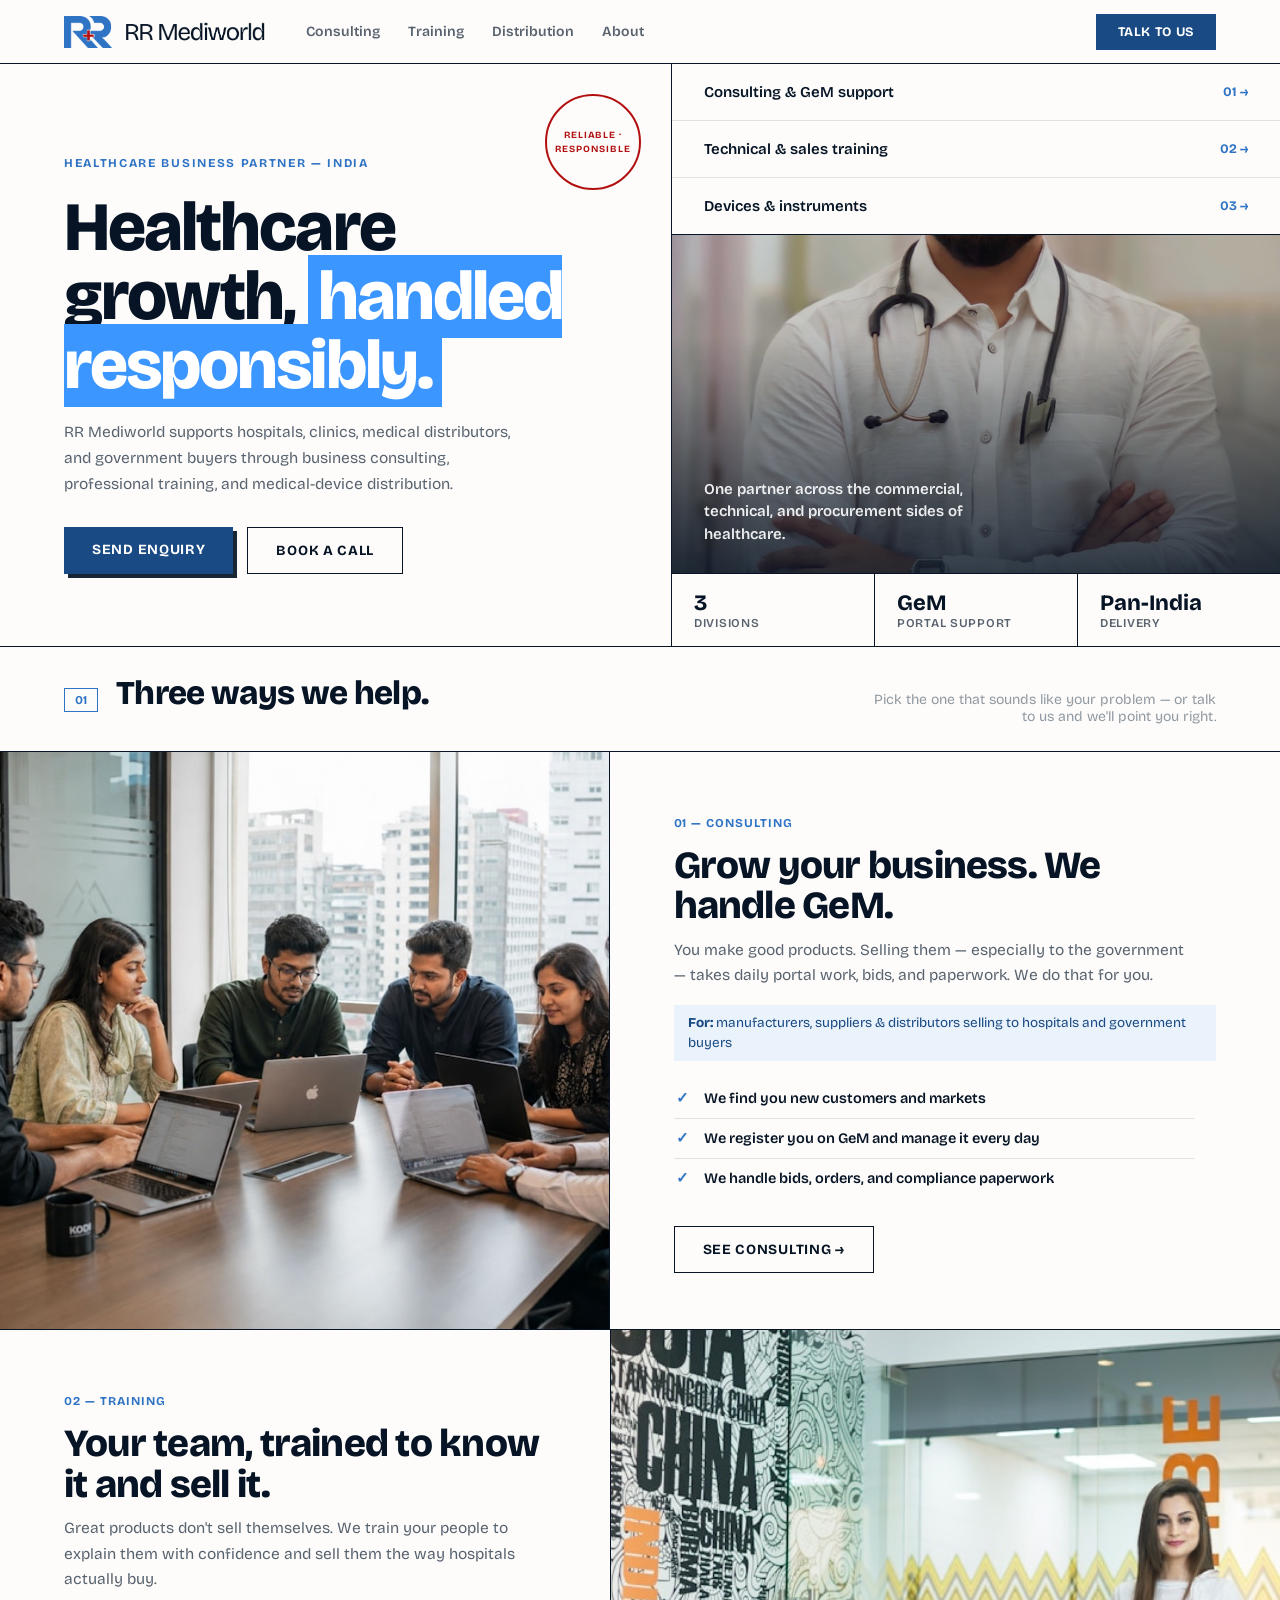
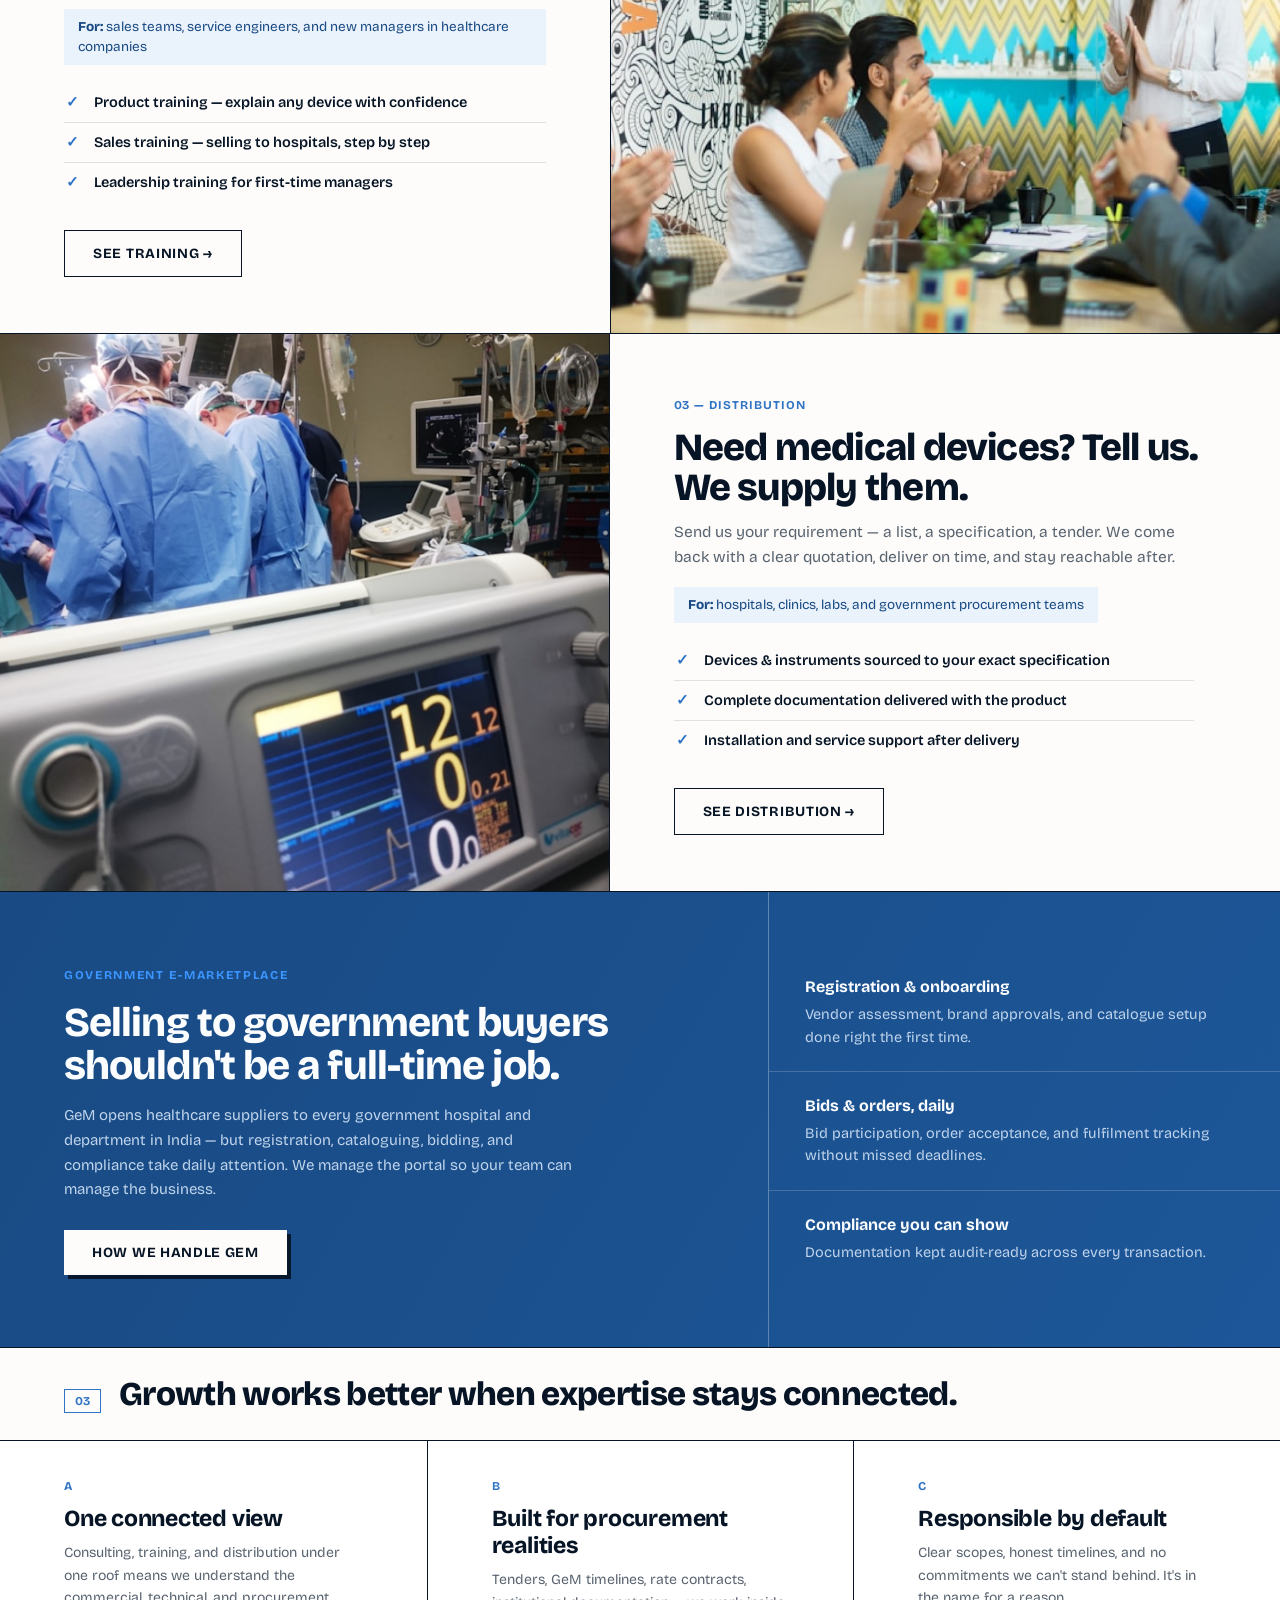
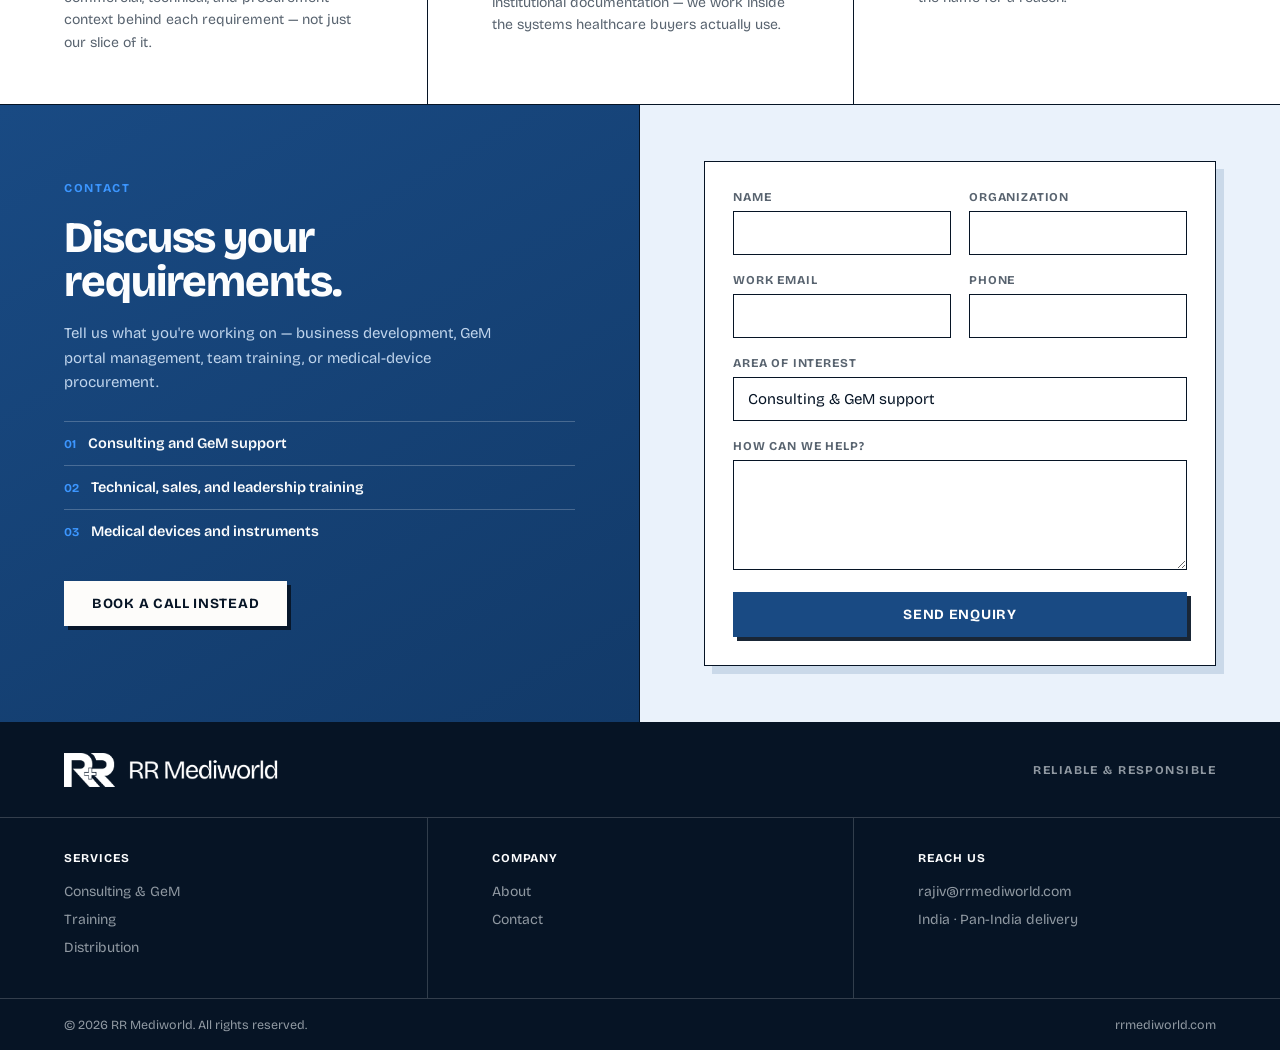
==== commit 4b49700a: "Add official logo + favicon, replace photos with Indian imagery, center booking embed Co-Authored-By" ====
--- a/index.html
+++ b/index.html
@@ -9,12 +9,14 @@
 <link rel="preconnect" href="https://fonts.gstatic.com" crossorigin>
 <link href="https://fonts.googleapis.com/css2?family=Bricolage+Grotesque:opsz,wght@12..96,200..800&display=swap" rel="stylesheet">
 <link rel="stylesheet" href="style.css">
+<link rel="icon" type="image/png" href="assets/favicon.png">
+<link rel="apple-touch-icon" href="assets/apple-touch-icon.png">
 </head>
 <body>
 <div class="shell">
 
 <nav class="nav">
-  <a class="logo" href="index.html"><span class="rr">RR</span> Mediworld</a>
+  <a class="logo" href="index.html"><img src="assets/logo.png" alt="RR Mediworld"></a>
   <span class="links">
     <a href="consulting.html">Consulting</a>
     <a href="training.html">Training</a>
@@ -61,7 +63,7 @@
 </div>
 
 <section class="division">
-  <div class="d-img"><img src="assets/consulting.jpg" alt="Doctor using a phone to manage procurement" loading="lazy"></div>
+  <div class="d-img"><img src="assets/consulting.jpg" alt="Team managing GeM portal work at laptops" loading="lazy"></div>
   <div class="d-body">
     <span class="n">01 — CONSULTING</span>
     <h3>Grow your business. We handle GeM.</h3>
@@ -190,7 +192,7 @@
 
 <footer>
   <div class="foot-top">
-    <span class="logo"><span class="rr">RR</span> Mediworld</span>
+    <span class="logo"><img src="assets/logo.png" alt="RR Mediworld"></span>
     <span class="tag">Reliable &amp; Responsible</span>
   </div>
   <div class="foot-grid">
--- a/style.css
+++ b/style.css
@@ -35,8 +35,9 @@
 
 /* ---------- nav (simple) ---------- */
 .nav{display:flex;align-items:center;gap:32px;border-bottom:var(--rule);height:64px;padding:0 var(--pad);position:sticky;top:0;background:var(--paper);z-index:50}
-.nav .logo{font-weight:750;font-size:17px;letter-spacing:-0.01em}
+.nav .logo{font-weight:750;font-size:17px;letter-spacing:-0.01em;display:flex;align-items:center}
 .nav .logo .rr{color:var(--blue-mid);font-weight:800}
+.nav .logo img{height:32px;width:auto}
 .nav .links{display:flex;gap:28px;margin-left:8px}
 .nav .links a{font-size:14px;font-weight:600;color:var(--gray);transition:color .15s}
 .nav .links a:hover{color:var(--ink)}
@@ -176,8 +177,9 @@
 /* ---------- footer ---------- */
 footer{background:var(--ink);color:var(--paper-cool);margin-top:auto}
 .foot-top{display:flex;align-items:center;justify-content:space-between;padding:30px var(--pad);border-bottom:1px solid rgba(252,253,254,.18);gap:20px;flex-wrap:wrap}
-.foot-top .logo{font-weight:750;font-size:18px}
+.foot-top .logo{font-weight:750;font-size:18px;display:flex;align-items:center}
 .foot-top .logo .rr{color:var(--blue-bright)}
+.foot-top .logo img{height:34px;width:auto;filter:brightness(0) invert(1)}
 .foot-top .tag{font-size:12px;font-weight:700;letter-spacing:.12em;text-transform:uppercase;color:var(--gray-lt)}
 .foot-grid{display:grid;grid-template-columns:repeat(3,1fr);gap:0}
 .foot-col{padding:28px var(--pad) 36px;font-size:14px;line-height:2;color:var(--gray-lt)}
@@ -274,5 +276,8 @@
 .btn-row{display:flex;gap:14px;flex-wrap:wrap;margin-top:30px}
 .btn-row .btn{margin-top:0}
 .book{border-bottom:var(--rule)}
-.book-inner{padding:clamp(28px,4vw,48px) var(--pad)}
-.calendly-inline-widget{border:var(--rule);background:#fff}
+.book-inner{padding:clamp(28px,4vw,48px) var(--pad);display:flex;flex-direction:column;align-items:center;text-align:center}
+.book-embed{width:100%;max-width:960px;height:620px;border:var(--rule);background:#fff;display:block}
+@media(max-width:760px){.book-embed{height:720px}}
+.book-fallback{margin-top:14px;font-size:13.5px;color:var(--gray)}
+.book-fallback a{color:var(--blue-mid);font-weight:700}
